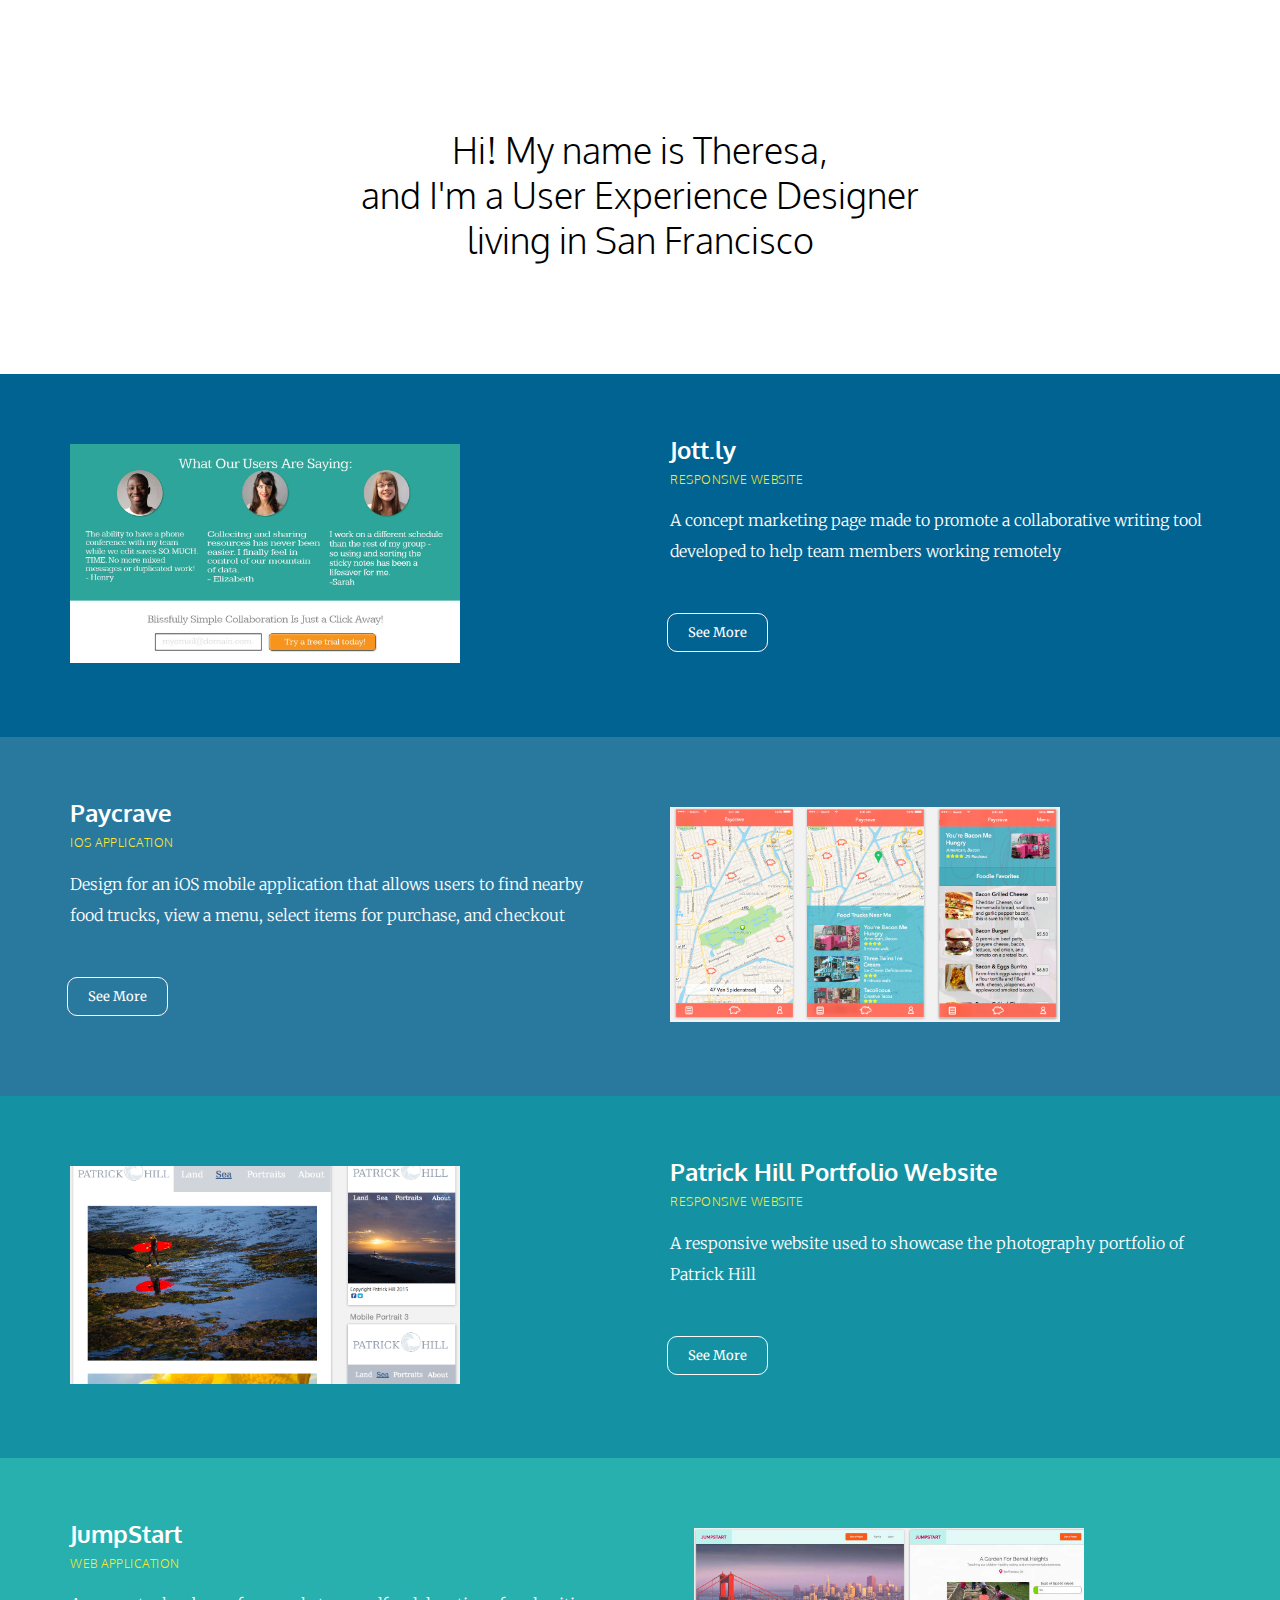
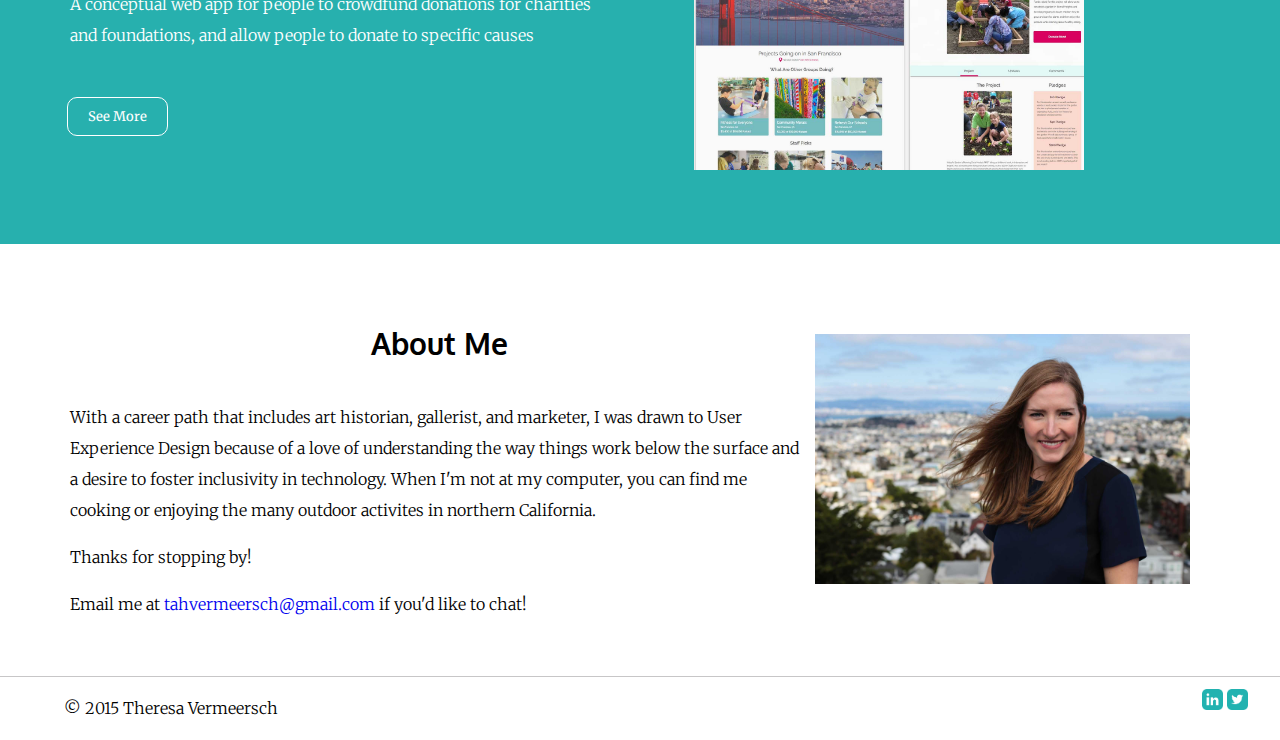
==== index.html @ 40cb0873 "Social link fix" ====
<!DOCTYPE html>
<html lang="en">
<head>

  <!-- Basic Page Needs
  –––––––––––––––––––––––––––––––––––––––––––––––––– -->
  <meta charset="utf-8">
  <title>Theresa Hill Portfolio</title>
  <meta name="Theresa Hill Portfolio" content="">
  <meta name="Theresa Hill" content="">

  <!-- Mobile Specific Metas
  –––––––––––––––––––––––––––––––––––––––––––––––––– -->
  <meta name="viewport" content="width=device-width, initial-scale=1">

  <!-- FONT
  –––––––––––––––––––––––––––––––––––––––––––––––––– -->
  
 <link href='http://fonts.googleapis.com/css?family=Raleway:300,500,700,800' rel='stylesheet' type='text/css'>
<link href='http://fonts.googleapis.com/css?family=Merriweather:400,300' rel='stylesheet' type='text/css'>
<link href='http://fonts.googleapis.com/css?family=Oxygen:400,300' rel='stylesheet' type='text/css'>

  <!-- CSS
  ––––––––––––––––––––––––––––––––––––––––––––––––––
  -->
  <link rel="stylesheet" href="scss/styles.css">
</head>

<body>
  <header class="background1">
      <div>
        <h1>Hi! My name is Theresa,<br>and I'm a User Experience Designer<br>living in San Francisco</h1> 
      </div>
  </header>

  <div class="background2">
    <div class="grid grid--full"> 
      <div class="grid__item one--one-half"> 
          <img class="teaser" src="Images/JottlyTeaser.jpg">
      </div>

      <div class="grid__item one--one-half">
        <a name="work"></a>
        <h2>Jott.ly</h2>
        <h3>Responsive Website</h3>
        <p class="cover"> A concept marketing page made to promote a collaborative writing tool developed to help team members working remotely</p>
        <button class="btn"><a class="home" href="jottly.html">See More</a></button>
      </div>
    </div>     
  </div>

  <div class="background3">
    <div class="grid grid--full">
      <div class="grid__item one--one-half">
        <h2>Paycrave</h2>
        <h3>iOS Application</h3>
        <p class="cover"> Design for an iOS mobile application that allows users to find nearby food trucks, view a menu, select items for purchase, and checkout</p>
        <button class="btn"><a class="home" href="paycrave.html">See More</a></button>
      </div>

      <div class="grid__item one--one-half">
        <img class="teaser" src="Images/Paycraveteaser.png">
      </div>
    </div>
  </div>

  <div class="background4">
    <div class="grid grid--full">
      <div class="grid__item one--one-half">
        <img class="teaser" src="Images/PHillteaser.png">
      </div>

      <div class="grid__item one--one-half">
        <h2>Patrick Hill Portfolio Website</h2>
        <h3>Responsive website</h3>
        <p class="cover">A responsive website used to showcase the photography portfolio of Patrick Hill</p>
        <button class="btn"><a class="home" href="pportfolio.html">See More<a/></button>
      </div>
    </div>  
  </div>

  <div class="background5">
    <div class="grid grid--full">
      <div class="grid__item one--one-half">
        <h2>JumpStart</h2>
        <h3>Web Application</h3>
        <p class="cover">A conceptual web app for people to crowdfund donations for charities and foundations, and allow people to donate to specific causes</p>
        <button class="btn"><a class="home" href="jumpstart.html">See More<a/></button>
      </div>

      <div class="grid__item one--one-half">
        <img class="teaser" src="Images/JumpstartTeaser.jpg">
      </div>
    </div>
  </div>

    <div class="ombre grid grid--full">
      <div class="grid__item one--two-thirds">
        <a name="aboutme"></a>
        <h4>About Me</h4>
        <p> With a career path that includes art historian, gallerist, and marketer, I was drawn to User Experience Design because of a love of understanding the way things work below the surface and a desire to foster inclusivity in technology. When I'm not at my computer, you can find me cooking or enjoying the many outdoor activites in northern California.</p>
        <p>Thanks for stopping by!</p>
        <p>Email me at <a href="mailto:tahill11@gmail.com">tahvermeersch@gmail.com</a> if you'd like to chat!</p>
      </div>

      <div class="grid__item one--one-third">
        <img class="profile2" src="Images/theresa.jpg">
      </div>
    </div>

</body>

<div class="hr"></div>

<footer>
   <div class="footer" class="grid grid--full">
    <div class="grid__item one--three-sixths">
        <p> &copy 2015 Theresa Vermeersch</p>
    </div>
    <div class="grid__item one--two-sixths">
    </div>  
    <div class="grid__item one--one-sixth">
        <a href="https://twitter.com/reeses711"><img class= "icon-social" src="Images/twitterteal.png" alt="Twitter Icon"class="social"></a>
        <a href="https://www.linkedin.com/pub/theresa-hill/13/640/701"><img class= "icon-social" src="Images/linkedinteal.png" alt="LinkedIn Icon" class="social"></a>
    </div>
  </div>   
</footer>

</body>
</html>
---- scss/styles.css ----
/*------------------------------------*\
    $CSSWIZARDRY-GRIDS
\*------------------------------------*/
/**
 * CONTENTS
 * INTRODUCTION.........How the grid system works.
 * VARIABLES............Your settings.
 * MIXINS...............Library mixins.
 * GRID SETUP...........Build the grid structure.
 * WIDTHS...............Build our responsive widths around our breakpoints.
 * PUSH.................Push classes.
 * PULL.................Pull classes.
 */
/*------------------------------------*\
    $VARIABLES
\*------------------------------------*/
.grid:before, .grid--full:before, .grid:after, .grid--full:after,
.grid-uniform:before,
.grid-uniform:after {
  content: "";
  display: table; }
.grid:after, .grid--full:after,
.grid-uniform:after {
  clear: both; }

/*------------------------------------*\
    $GRID SETUP
\*------------------------------------*/
.grid, .grid--full,
.grid-uniform {
  list-style: none;
  margin: 0;
  padding: 0;
  margin-left: -24px; }

/* Gutterless grids have all the properties of regular grids, minus any spacing. */
.grid--full {
  margin-left: 0; }
  .grid--full > .grid__item {
    padding-left: 0; }

.grid__item {
  float: left;
  min-height: 1px;
  padding-left: 24px;
  vertical-align: top;
  width: 100%; }

/*------------------------------------*\
    $WIDTHS
\*------------------------------------*/
/**
 * Create our width classes, prefixed by the specified namespace.
 */
/**
 * Our regular, non-responsive width classes.
 */
/**
 * Whole
 */
.one-whole {
  width: 100%; }

/**
 * Halves
 */
.one-half, .two-quarters, .three-sixths, .four-eighths, .five-tenths, .six-twelfths {
  width: 50%; }

/**
 * Thirds
 */
.one-third, .two-sixths, .four-twelfths {
  width: 33.333%; }

.two-thirds, .four-sixths, .eight-twelfths {
  width: 66.666%; }

/**
 * Quarters
 */
.one-quarter, .two-eighths, .three-twelfths {
  width: 25%; }

.three-quarters, .six-eighths, .nine-twelfths {
  width: 75%; }

/**
 * Fifths
 */
.one-fifth, .two-tenths {
  width: 20%; }

.two-fifths, .four-tenths {
  width: 40%; }

.three-fifths, .six-tenths {
  width: 60%; }

.four-fifths, .eight-tenths {
  width: 80%; }

/**
 * Sixths
 */
.one-sixth, .two-twelfths {
  width: 16.666%; }

.five-sixths, .ten-twelfths {
  width: 83.333%; }

/**
 * Eighths
 */
.one-eighth {
  width: 12.5%; }

.three-eighths {
  width: 37.5%; }

.five-eighths {
  width: 62.5%; }

.seven-eighths {
  width: 87.5%; }

/**
 * Tenths
 */
.one-tenth {
  width: 10%; }

.three-tenths {
  width: 30%; }

.seven-tenths {
  width: 70%; }

.nine-tenths {
  width: 90%; }

/**
 * Twelfths
 */
.one-twelfth {
  width: 8.333%; }

.five-twelfths {
  width: 41.666%; }

.seven-twelfths {
  width: 58.333%; }

.eleven-twelfths {
  width: 91.666%; }

.show {
  display: block !important; }

.hide {
  display: none !important; }

.text-left {
  text-align: left !important; }

.text-right {
  text-align: right !important; }

.text-center {
  text-align: center !important; }

.left {
  float: left !important; }

.right {
  float: right !important; }

/**
 * Our responsive classes, if we have enabled them.
 */
@media only screen and (min-width: 590px) {
  /**
   * Whole
   */
  .one--one-whole {
    width: 100%; }

  /**
   * Halves
   */
  .one--one-half, .one--two-quarters, .one--three-sixths, .one--four-eighths, .one--five-tenths, .one--six-twelfths {
    width: 50%; }

  /**
   * Thirds
   */
  .one--one-third, .one--two-sixths, .one--four-twelfths {
    width: 33.333%; }

  .one--two-thirds, .one--four-sixths, .one--eight-twelfths {
    width: 66.666%; }

  /**
   * Quarters
   */
  .one--one-quarter, .one--two-eighths, .one--three-twelfths {
    width: 25%; }

  .one--three-quarters, .one--six-eighths, .one--nine-twelfths {
    width: 75%; }

  /**
   * Fifths
   */
  .one--one-fifth, .one--two-tenths {
    width: 20%; }

  .one--two-fifths, .one--four-tenths {
    width: 40%; }

  .one--three-fifths, .one--six-tenths {
    width: 60%; }

  .one--four-fifths, .one--eight-tenths {
    width: 80%; }

  /**
   * Sixths
   */
  .one--one-sixth, .one--two-twelfths {
    width: 16.666%; }

  .one--five-sixths, .one--ten-twelfths {
    width: 83.333%; }

  /**
   * Eighths
   */
  .one--one-eighth {
    width: 12.5%; }

  .one--three-eighths {
    width: 37.5%; }

  .one--five-eighths {
    width: 62.5%; }

  .one--seven-eighths {
    width: 87.5%; }

  /**
   * Tenths
   */
  .one--one-tenth {
    width: 10%; }

  .one--three-tenths {
    width: 30%; }

  .one--seven-tenths {
    width: 70%; }

  .one--nine-tenths {
    width: 90%; }

  /**
   * Twelfths
   */
  .one--one-twelfth {
    width: 8.333%; }

  .one--five-twelfths {
    width: 41.666%; }

  .one--seven-twelfths {
    width: 58.333%; }

  .one--eleven-twelfths {
    width: 91.666%; }

  .one--show {
    display: block !important; }

  .one--hide {
    display: none !important; }

  .one--text-left {
    text-align: left !important; }

  .one--text-right {
    text-align: right !important; }

  .one--text-center {
    text-align: center !important; }

  .one--left {
    float: left !important; }

  .one--right {
    float: right !important; } }
@media only screen and (min-width: 768px) {
  /**
   * Whole
   */
  .two--one-whole {
    width: 100%; }

  /**
   * Halves
   */
  .two--one-half, .two--two-quarters, .two--three-sixths, .two--four-eighths, .two--five-tenths, .two--six-twelfths {
    width: 50%; }

  /**
   * Thirds
   */
  .two--one-third, .two--two-sixths, .two--four-twelfths {
    width: 33.333%; }

  .two--two-thirds, .two--four-sixths, .two--eight-twelfths {
    width: 66.666%; }

  /**
   * Quarters
   */
  .two--one-quarter, .two--two-eighths, .two--three-twelfths {
    width: 25%; }

  .two--three-quarters, .two--six-eighths, .two--nine-twelfths {
    width: 75%; }

  /**
   * Fifths
   */
  .two--one-fifth, .two--two-tenths {
    width: 20%; }

  .two--two-fifths, .two--four-tenths {
    width: 40%; }

  .two--three-fifths, .two--six-tenths {
    width: 60%; }

  .two--four-fifths, .two--eight-tenths {
    width: 80%; }

  /**
   * Sixths
   */
  .two--one-sixth, .two--two-twelfths {
    width: 16.666%; }

  .two--five-sixths, .two--ten-twelfths {
    width: 83.333%; }

  /**
   * Eighths
   */
  .two--one-eighth {
    width: 12.5%; }

  .two--three-eighths {
    width: 37.5%; }

  .two--five-eighths {
    width: 62.5%; }

  .two--seven-eighths {
    width: 87.5%; }

  /**
   * Tenths
   */
  .two--one-tenth {
    width: 10%; }

  .two--three-tenths {
    width: 30%; }

  .two--seven-tenths {
    width: 70%; }

  .two--nine-tenths {
    width: 90%; }

  /**
   * Twelfths
   */
  .two--one-twelfth {
    width: 8.333%; }

  .two--five-twelfths {
    width: 41.666%; }

  .two--seven-twelfths {
    width: 58.333%; }

  .two--eleven-twelfths {
    width: 91.666%; }

  .two--show {
    display: block !important; }

  .two--hide {
    display: none !important; }

  .two--text-left {
    text-align: left !important; }

  .two--text-right {
    text-align: right !important; }

  .two--text-center {
    text-align: center !important; }

  .two--left {
    float: left !important; }

  .two--right {
    float: right !important; } }
@media only screen and (min-width: 1025px) {
  /**
   * Whole
   */
  .three--one-whole {
    width: 100%; }

  /**
   * Halves
   */
  .three--one-half, .three--two-quarters, .three--three-sixths, .three--four-eighths, .three--five-tenths, .three--six-twelfths {
    width: 50%; }

  /**
   * Thirds
   */
  .three--one-third, .three--two-sixths, .three--four-twelfths {
    width: 33.333%; }

  .three--two-thirds, .three--four-sixths, .three--eight-twelfths {
    width: 66.666%; }

  /**
   * Quarters
   */
  .three--one-quarter, .three--two-eighths, .three--three-twelfths {
    width: 25%; }

  .three--three-quarters, .three--six-eighths, .three--nine-twelfths {
    width: 75%; }

  /**
   * Fifths
   */
  .three--one-fifth, .three--two-tenths {
    width: 20%; }

  .three--two-fifths, .three--four-tenths {
    width: 40%; }

  .three--three-fifths, .three--six-tenths {
    width: 60%; }

  .three--four-fifths, .three--eight-tenths {
    width: 80%; }

  /**
   * Sixths
   */
  .three--one-sixth, .three--two-twelfths {
    width: 16.666%; }

  .three--five-sixths, .three--ten-twelfths {
    width: 83.333%; }

  /**
   * Eighths
   */
  .three--one-eighth {
    width: 12.5%; }

  .three--three-eighths {
    width: 37.5%; }

  .three--five-eighths {
    width: 62.5%; }

  .three--seven-eighths {
    width: 87.5%; }

  /**
   * Tenths
   */
  .three--one-tenth {
    width: 10%; }

  .three--three-tenths {
    width: 30%; }

  .three--seven-tenths {
    width: 70%; }

  .three--nine-tenths {
    width: 90%; }

  /**
   * Twelfths
   */
  .three--one-twelfth {
    width: 8.333%; }

  .three--five-twelfths {
    width: 41.666%; }

  .three--seven-twelfths {
    width: 58.333%; }

  .three--eleven-twelfths {
    width: 91.666%; }

  .three--show {
    display: block !important; }

  .three--hide {
    display: none !important; }

  .three--text-left {
    text-align: left !important; }

  .three--text-right {
    text-align: right !important; }

  .three--text-center {
    text-align: center !important; }

  .three--left {
    float: left !important; }

  .three--right {
    float: right !important; } }
/*------------------------------------*\
    $PUSH
\*------------------------------------*/
/**
 * Push classes, to move grid items over to the right by certain amounts.
 */
[class*="push--"] {
  position: relative; }

/**
 * Whole
 */
.push--one-whole {
  left: 100%; }

/**
 * Halves
 */
.push--one-half, .push--two-quarters, .push--three-sixths, .push--four-eighths, .push--five-tenths, .push--six-twelfths {
  left: 50%; }

/**
 * Thirds
 */
.push--one-third, .push--two-sixths, .push--four-twelfths {
  left: 33.333%; }

.push--two-thirds, .push--four-sixths, .push--eight-twelfths {
  left: 66.666%; }

/**
 * Quarters
 */
.push--one-quarter, .push--two-eighths, .push--three-twelfths {
  left: 25%; }

.push--three-quarters, .push--six-eighths, .push--nine-twelfths {
  left: 75%; }

/**
 * Fifths
 */
.push--one-fifth, .push--two-tenths {
  left: 20%; }

.push--two-fifths, .push--four-tenths {
  left: 40%; }

.push--three-fifths, .push--six-tenths {
  left: 60%; }

.push--four-fifths, .push--eight-tenths {
  left: 80%; }

/**
 * Sixths
 */
.push--one-sixth, .push--two-twelfths {
  left: 16.666%; }

.push--five-sixths, .push--ten-twelfths {
  left: 83.333%; }

/**
 * Eighths
 */
.push--one-eighth {
  left: 12.5%; }

.push--three-eighths {
  left: 37.5%; }

.push--five-eighths {
  left: 62.5%; }

.push--seven-eighths {
  left: 87.5%; }

/**
 * Tenths
 */
.push--one-tenth {
  left: 10%; }

.push--three-tenths {
  left: 30%; }

.push--seven-tenths {
  left: 70%; }

.push--nine-tenths {
  left: 90%; }

/**
 * Twelfths
 */
.push--one-twelfth {
  left: 8.333%; }

.push--five-twelfths {
  left: 41.666%; }

.push--seven-twelfths {
  left: 58.333%; }

.push--eleven-twelfths {
  left: 91.666%; }

@media only screen and (min-width: 590px) {
  /**
   * Whole
   */
  .push--one--one-whole {
    left: 100%; }

  /**
   * Halves
   */
  .push--one--one-half, .push--one--two-quarters, .push--one--three-sixths, .push--one--four-eighths, .push--one--five-tenths, .push--one--six-twelfths {
    left: 50%; }

  /**
   * Thirds
   */
  .push--one--one-third, .push--one--two-sixths, .push--one--four-twelfths {
    left: 33.333%; }

  .push--one--two-thirds, .push--one--four-sixths, .push--one--eight-twelfths {
    left: 66.666%; }

  /**
   * Quarters
   */
  .push--one--one-quarter, .push--one--two-eighths, .push--one--three-twelfths {
    left: 25%; }

  .push--one--three-quarters, .push--one--six-eighths, .push--one--nine-twelfths {
    left: 75%; }

  /**
   * Fifths
   */
  .push--one--one-fifth, .push--one--two-tenths {
    left: 20%; }

  .push--one--two-fifths, .push--one--four-tenths {
    left: 40%; }

  .push--one--three-fifths, .push--one--six-tenths {
    left: 60%; }

  .push--one--four-fifths, .push--one--eight-tenths {
    left: 80%; }

  /**
   * Sixths
   */
  .push--one--one-sixth, .push--one--two-twelfths {
    left: 16.666%; }

  .push--one--five-sixths, .push--one--ten-twelfths {
    left: 83.333%; }

  /**
   * Eighths
   */
  .push--one--one-eighth {
    left: 12.5%; }

  .push--one--three-eighths {
    left: 37.5%; }

  .push--one--five-eighths {
    left: 62.5%; }

  .push--one--seven-eighths {
    left: 87.5%; }

  /**
   * Tenths
   */
  .push--one--one-tenth {
    left: 10%; }

  .push--one--three-tenths {
    left: 30%; }

  .push--one--seven-tenths {
    left: 70%; }

  .push--one--nine-tenths {
    left: 90%; }

  /**
   * Twelfths
   */
  .push--one--one-twelfth {
    left: 8.333%; }

  .push--one--five-twelfths {
    left: 41.666%; }

  .push--one--seven-twelfths {
    left: 58.333%; }

  .push--one--eleven-twelfths {
    left: 91.666%; } }
@media only screen and (min-width: 768px) {
  /**
   * Whole
   */
  .push--two--one-whole {
    left: 100%; }

  /**
   * Halves
   */
  .push--two--one-half, .push--two--two-quarters, .push--two--three-sixths, .push--two--four-eighths, .push--two--five-tenths, .push--two--six-twelfths {
    left: 50%; }

  /**
   * Thirds
   */
  .push--two--one-third, .push--two--two-sixths, .push--two--four-twelfths {
    left: 33.333%; }

  .push--two--two-thirds, .push--two--four-sixths, .push--two--eight-twelfths {
    left: 66.666%; }

  /**
   * Quarters
   */
  .push--two--one-quarter, .push--two--two-eighths, .push--two--three-twelfths {
    left: 25%; }

  .push--two--three-quarters, .push--two--six-eighths, .push--two--nine-twelfths {
    left: 75%; }

  /**
   * Fifths
   */
  .push--two--one-fifth, .push--two--two-tenths {
    left: 20%; }

  .push--two--two-fifths, .push--two--four-tenths {
    left: 40%; }

  .push--two--three-fifths, .push--two--six-tenths {
    left: 60%; }

  .push--two--four-fifths, .push--two--eight-tenths {
    left: 80%; }

  /**
   * Sixths
   */
  .push--two--one-sixth, .push--two--two-twelfths {
    left: 16.666%; }

  .push--two--five-sixths, .push--two--ten-twelfths {
    left: 83.333%; }

  /**
   * Eighths
   */
  .push--two--one-eighth {
    left: 12.5%; }

  .push--two--three-eighths {
    left: 37.5%; }

  .push--two--five-eighths {
    left: 62.5%; }

  .push--two--seven-eighths {
    left: 87.5%; }

  /**
   * Tenths
   */
  .push--two--one-tenth {
    left: 10%; }

  .push--two--three-tenths {
    left: 30%; }

  .push--two--seven-tenths {
    left: 70%; }

  .push--two--nine-tenths {
    left: 90%; }

  /**
   * Twelfths
   */
  .push--two--one-twelfth {
    left: 8.333%; }

  .push--two--five-twelfths {
    left: 41.666%; }

  .push--two--seven-twelfths {
    left: 58.333%; }

  .push--two--eleven-twelfths {
    left: 91.666%; } }
@media only screen and (min-width: 1025px) {
  /**
   * Whole
   */
  .push--three--one-whole {
    left: 100%; }

  /**
   * Halves
   */
  .push--three--one-half, .push--three--two-quarters, .push--three--three-sixths, .push--three--four-eighths, .push--three--five-tenths, .push--three--six-twelfths {
    left: 50%; }

  /**
   * Thirds
   */
  .push--three--one-third, .push--three--two-sixths, .push--three--four-twelfths {
    left: 33.333%; }

  .push--three--two-thirds, .push--three--four-sixths, .push--three--eight-twelfths {
    left: 66.666%; }

  /**
   * Quarters
   */
  .push--three--one-quarter, .push--three--two-eighths, .push--three--three-twelfths {
    left: 25%; }

  .push--three--three-quarters, .push--three--six-eighths, .push--three--nine-twelfths {
    left: 75%; }

  /**
   * Fifths
   */
  .push--three--one-fifth, .push--three--two-tenths {
    left: 20%; }

  .push--three--two-fifths, .push--three--four-tenths {
    left: 40%; }

  .push--three--three-fifths, .push--three--six-tenths {
    left: 60%; }

  .push--three--four-fifths, .push--three--eight-tenths {
    left: 80%; }

  /**
   * Sixths
   */
  .push--three--one-sixth, .push--three--two-twelfths {
    left: 16.666%; }

  .push--three--five-sixths, .push--three--ten-twelfths {
    left: 83.333%; }

  /**
   * Eighths
   */
  .push--three--one-eighth {
    left: 12.5%; }

  .push--three--three-eighths {
    left: 37.5%; }

  .push--three--five-eighths {
    left: 62.5%; }

  .push--three--seven-eighths {
    left: 87.5%; }

  /**
   * Tenths
   */
  .push--three--one-tenth {
    left: 10%; }

  .push--three--three-tenths {
    left: 30%; }

  .push--three--seven-tenths {
    left: 70%; }

  .push--three--nine-tenths {
    left: 90%; }

  /**
   * Twelfths
   */
  .push--three--one-twelfth {
    left: 8.333%; }

  .push--three--five-twelfths {
    left: 41.666%; }

  .push--three--seven-twelfths {
    left: 58.333%; }

  .push--three--eleven-twelfths {
    left: 91.666%; } }
/*------------------------------------*\
    $PULL
\*------------------------------------*/
/**
 * Pull classes, to move grid items back to the left by certain amounts.
 */
/*! normalize.css v3.0.2 | MIT License | git.io/normalize */
/**
 * 1. Set default font family to sans-serif.
 * 2. Prevent iOS text size adjust after orientation change, without disabling
 *    user zoom.
 */
html {
  font-family: sans-serif;
  /* 1 */
  -ms-text-size-adjust: 100%;
  /* 2 */
  -webkit-text-size-adjust: 100%;
  /* 2 */ }

/**
 * Remove default margin.
 */
body {
  margin: 0; }

/* HTML5 display definitions
   ========================================================================== */
/**
 * Correct `block` display not defined for any HTML5 element in IE 8/9.
 * Correct `block` display not defined for `details` or `summary` in IE 10/11
 * and Firefox.
 * Correct `block` display not defined for `main` in IE 11.
 */
article,
aside,
details,
figcaption,
figure,
footer,
header,
hgroup,
main,
menu,
nav,
section,
summary {
  display: block; }

/**
 * 1. Correct `inline-block` display not defined in IE 8/9.
 * 2. Normalize vertical alignment of `progress` in Chrome, Firefox, and Opera.
 */
audio,
canvas,
progress,
video {
  display: inline-block;
  /* 1 */
  vertical-align: baseline;
  /* 2 */ }

/**
 * Prevent modern browsers from displaying `audio` without controls.
 * Remove excess height in iOS 5 devices.
 */
audio:not([controls]) {
  display: none;
  height: 0; }

/**
 * Address `[hidden]` styling not present in IE 8/9/10.
 * Hide the `template` element in IE 8/9/11, Safari, and Firefox < 22.
 */
[hidden],
template {
  display: none; }

/* Links
   ========================================================================== */
/**
 * Remove the gray background color from active links in IE 10.
 */
a {
  background-color: transparent; }

/**
 * Improve readability when focused and also mouse hovered in all browsers.
 */
a:active,
a:hover {
  outline: 0; }

/* Text-level semantics
   ========================================================================== */
/**
 * Address styling not present in IE 8/9/10/11, Safari, and Chrome.
 */
abbr[title] {
  border-bottom: 1px dotted; }

/**
 * Address style set to `bolder` in Firefox 4+, Safari, and Chrome.
 */
b,
strong {
  font-weight: bold; }

/**
 * Address styling not present in Safari and Chrome.
 */
dfn {
  font-style: italic; }

/**
 * Address variable `h1` font-size and margin within `section` and `article`
 * contexts in Firefox 4+, Safari, and Chrome.
 */
h1 {
  font-size: 2em;
  margin: 0.67em 0; }

/**
 * Address styling not present in IE 8/9.
 */
mark {
  background: #ff0;
  color: #000; }

/**
 * Address inconsistent and variable font size in all browsers.
 */
small {
  font-size: 80%; }

/**
 * Prevent `sub` and `sup` affecting `line-height` in all browsers.
 */
sub,
sup {
  font-size: 75%;
  line-height: 0;
  position: relative;
  vertical-align: baseline; }

sup {
  top: -0.5em; }

sub {
  bottom: -0.25em; }

/* Embedded content
   ========================================================================== */
/**
 * Remove border when inside `a` element in IE 8/9/10.
 */
img {
  border: 0; }

/**
 * Correct overflow not hidden in IE 9/10/11.
 */
svg:not(:root) {
  overflow: hidden; }

/* Grouping content
   ========================================================================== */
/**
 * Address margin not present in IE 8/9 and Safari.
 */
figure {
  margin: 1em 40px; }

/**
 * Address differences between Firefox and other browsers.
 */
hr {
  -moz-box-sizing: content-box;
  box-sizing: content-box;
  height: 0; }

/**
 * Contain overflow in all browsers.
 */
pre {
  overflow: auto; }

/**
 * Address odd `em`-unit font size rendering in all browsers.
 */
code,
kbd,
pre,
samp {
  font-family: monospace, monospace;
  font-size: 1em; }

/* Forms
   ========================================================================== */
/**
 * Known limitation: by default, Chrome and Safari on OS X allow very limited
 * styling of `select`, unless a `border` property is set.
 */
/**
 * 1. Correct color not being inherited.
 *    Known issue: affects color of disabled elements.
 * 2. Correct font properties not being inherited.
 * 3. Address margins set differently in Firefox 4+, Safari, and Chrome.
 */
button,
input,
optgroup,
select,
textarea {
  color: inherit;
  /* 1 */
  font: inherit;
  /* 2 */
  margin: 0;
  /* 3 */ }

/**
 * Address `overflow` set to `hidden` in IE 8/9/10/11.
 */
button {
  overflow: visible; }

/**
 * Address inconsistent `text-transform` inheritance for `button` and `select`.
 * All other form control elements do not inherit `text-transform` values.
 * Correct `button` style inheritance in Firefox, IE 8/9/10/11, and Opera.
 * Correct `select` style inheritance in Firefox.
 */
button,
select {
  text-transform: none; }

/**
 * 1. Avoid the WebKit bug in Android 4.0.* where (2) destroys native `audio`
 *    and `video` controls.
 * 2. Correct inability to style clickable `input` types in iOS.
 * 3. Improve usability and consistency of cursor style between image-type
 *    `input` and others.
 */
button,
html input[type="button"],
input[type="reset"],
input[type="submit"] {
  -webkit-appearance: button;
  /* 2 */
  cursor: pointer;
  /* 3 */ }

/**
 * Re-set default cursor for disabled elements.
 */
button[disabled],
html input[disabled] {
  cursor: default; }

/**
 * Remove inner padding and border in Firefox 4+.
 */
button::-moz-focus-inner,
input::-moz-focus-inner {
  border: 0;
  padding: 0; }

/**
 * Address Firefox 4+ setting `line-height` on `input` using `!important` in
 * the UA stylesheet.
 */
input {
  line-height: normal; }

/**
 * It's recommended that you don't attempt to style these elements.
 * Firefox's implementation doesn't respect box-sizing, padding, or width.
 *
 * 1. Address box sizing set to `content-box` in IE 8/9/10.
 * 2. Remove excess padding in IE 8/9/10.
 */
input[type="checkbox"],
input[type="radio"] {
  box-sizing: border-box;
  /* 1 */
  padding: 0;
  /* 2 */ }

/**
 * Fix the cursor style for Chrome's increment/decrement buttons. For certain
 * `font-size` values of the `input`, it causes the cursor style of the
 * decrement button to change from `default` to `text`.
 */
input[type="number"]::-webkit-inner-spin-button,
input[type="number"]::-webkit-outer-spin-button {
  height: auto; }

/**
 * 1. Address `appearance` set to `searchfield` in Safari and Chrome.
 * 2. Address `box-sizing` set to `border-box` in Safari and Chrome
 *    (include `-moz` to future-proof).
 */
input[type="search"] {
  -webkit-appearance: textfield;
  /* 1 */
  -moz-box-sizing: content-box;
  -webkit-box-sizing: content-box;
  /* 2 */
  box-sizing: content-box; }

/**
 * Remove inner padding and search cancel button in Safari and Chrome on OS X.
 * Safari (but not Chrome) clips the cancel button when the search input has
 * padding (and `textfield` appearance).
 */
input[type="search"]::-webkit-search-cancel-button,
input[type="search"]::-webkit-search-decoration {
  -webkit-appearance: none; }

/**
 * Define consistent border, margin, and padding.
 */
fieldset {
  border: 1px solid #c0c0c0;
  margin: 0 2px;
  padding: 0.35em 0.625em 0.75em; }

/**
 * 1. Correct `color` not being inherited in IE 8/9/10/11.
 * 2. Remove padding so people aren't caught out if they zero out fieldsets.
 */
legend {
  border: 0;
  /* 1 */
  padding: 0;
  /* 2 */ }

/**
 * Remove default vertical scrollbar in IE 8/9/10/11.
 */
textarea {
  overflow: auto; }

/**
 * Don't inherit the `font-weight` (applied by a rule above).
 * NOTE: the default cannot safely be changed in Chrome and Safari on OS X.
 */
optgroup {
  font-weight: bold; }

/* Tables
   ========================================================================== */
/**
 * Remove most spacing between table cells.
 */
table {
  border-collapse: collapse;
  border-spacing: 0; }

td,
th {
  padding: 0; }

* {
  -webkit-box-sizing: border-box;
  -moz-box-sizing: border-box;
  box-sizing: border-box; }

html,
body {
  height: 100%; }

/* Fonts */
h1 {
  font-family: 'Oxygen', sans-serif;
  font-size: 36px;
  color: black;
  font-weight: 300;
  text-align: center;
  padding-top: 8%; }

h2 {
  font-family: 'Oxygen', sans-serif;
  font-style: bold;
  font-size: 24px;
  color: #ffffff;
  margin-left: 30px;
  margin-bottom: 5px; }

h3 {
  font-family: 'Oxygen';
  font-size: 12px;
  color: #fee72c;
  margin-left: 30px;
  font-weight: 300;
  line-height: 160%;
  text-transform: uppercase;
  margin-top: 0px;
  letter-spacing: .5px; }

h4 {
  font-family: 'Oxygen';
  font-size: 30px;
  color: black;
  text-align: center; }

h5 {
  font-family: 'Raleway';
  font-size: 24px;
  font-weight: 500;
  color: black;
  text-align: center; }

p {
  font-family: 'Merriweather';
  font-size: 16px;
  color: black;
  margin-left: 30px;
  margin-right: 30px;
  font-weight: 300;
  line-height: 31px; }

.cover {
  color: #ffffff; }

a {
  text-decoration: none;
  align-content: center; }

.home {
  color: #ffffff; }

.secondary {
  color: black; }

.secondary:hover {
  color: #27b0ae; }

.link {
  color: #27b0ae; }

/* Lists */
.inline li {
  display: inline;
  text-decoration: none;
  font-family: 'Raleway';
  font-size: 20px;
  font-weight: 300;
  color: black;
  padding: 10px; }

.text_list {
  font-family: 'Merriweather';
  font-size: 16px;
  color: black;
  font-weight: 300;
  line-height: 190%;
  padding-left: 48px; }

/*Background Colors */
.ombre {
  padding: 40px; }

.background1 {
  background-size: cover;
  height: 350px;
  position: relative; }

.background2 {
  background-color: #006391;
  padding: 40px; }

.background3 {
  background-color: #29799e;
  padding: 40px; }

.background4 {
  background-color: #1492a3;
  padding: 40px; }

.background5 {
  background-color: #27b0ae;
  padding: 40px; }

/* Images */
.profile1 {
  height: 150px;
  width: 150px;
  position: absolute;
  top: 25%;
  left: 140px; }

.profile2 {
  height: 250px;
  float: right;
  margin: 50px; }

.teaser {
  width: 450px;
  height: 100%;
  padding: 30px; }

.surf {
  background-image: url("../Images/surf.jpg");
  background-size: cover;
  height: 450px;
  background-position: center; }

.jottly {
  background-image: url("../Images/JottlyHeader.jpg");
  background-size: cover;
  height: 400px;
  background-position: center; }

.paycrave {
  background-image: url("../Images/Paycraveheader2.jpg");
  background-size: cover;
  height: 450px;
  background-position: center; }

.jumpstart {
  background-image: url("../Images/JumpstartHeader.jpg");
  background-size: cover;
  height: 450px;
  background-position: center; }

.show {
  width: 100%;
  margin: 10px; }

.footer {
  padding-left: 10px;
  padding-right: 30px; }

.icon-social {
  width: 25px;
  height: 25px;
  margin: 10px 0 0 0;
  float: right;
  padding: 2px; }

/* Buttons & Lines */
.btn {
  -webkit-border-radius: 12;
  -moz-border-radius: 12;
  border-radius: 10px;
  border: solid #ffffff 1px;
  font-family: Merriweather;
  color: #ffffff;
  background-color: transparent;
  background-repeat: no-repeat;
  font-size: 13px;
  padding: 10px 20px 10px 20px;
  text-decoration: none;
  margin-top: 30px;
  margin-left: 27px; }

.btn:hover {
  background: rgba(255, 255, 255, 0.2);
  text-decoration: none; }

.hr {
  color: #c7c6c7;
  background: #c7c6c7;
  width: 100%;
  height: 1px; }

/*# sourceMappingURL=styles.css.map */
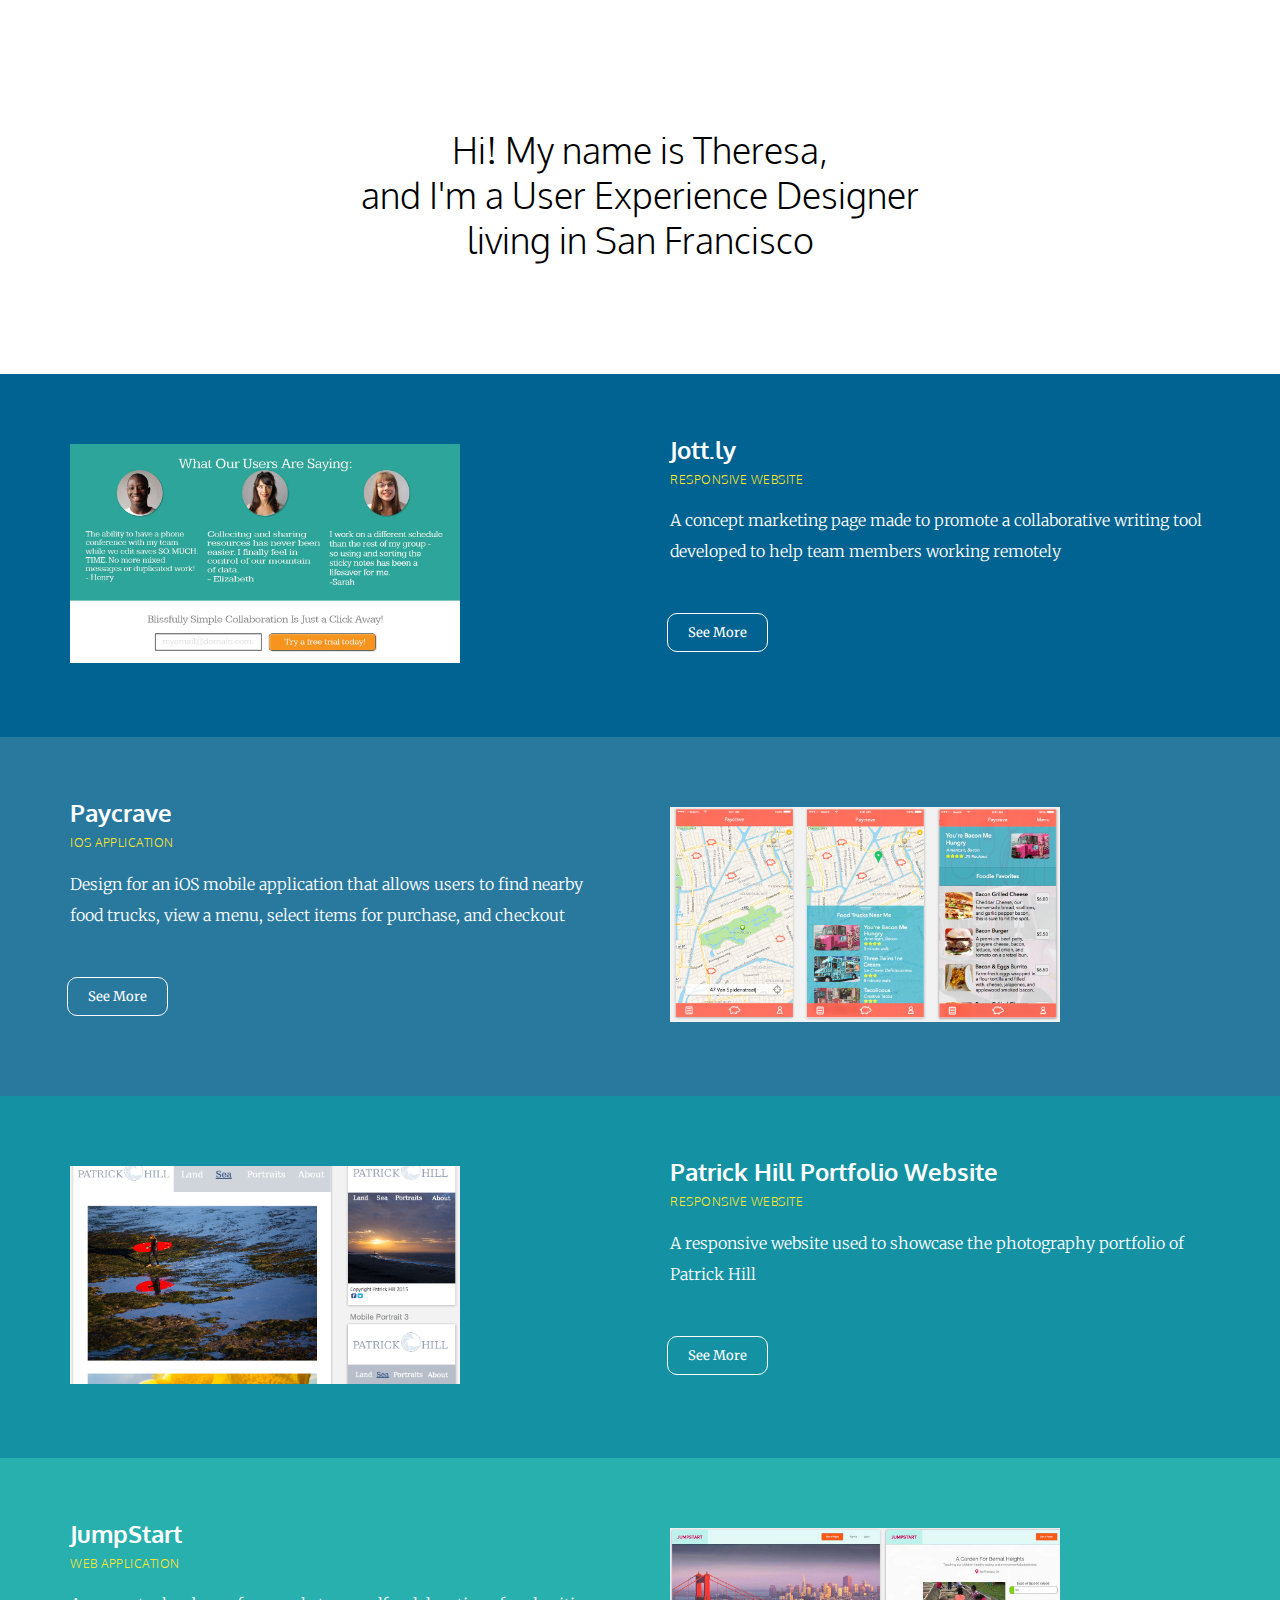
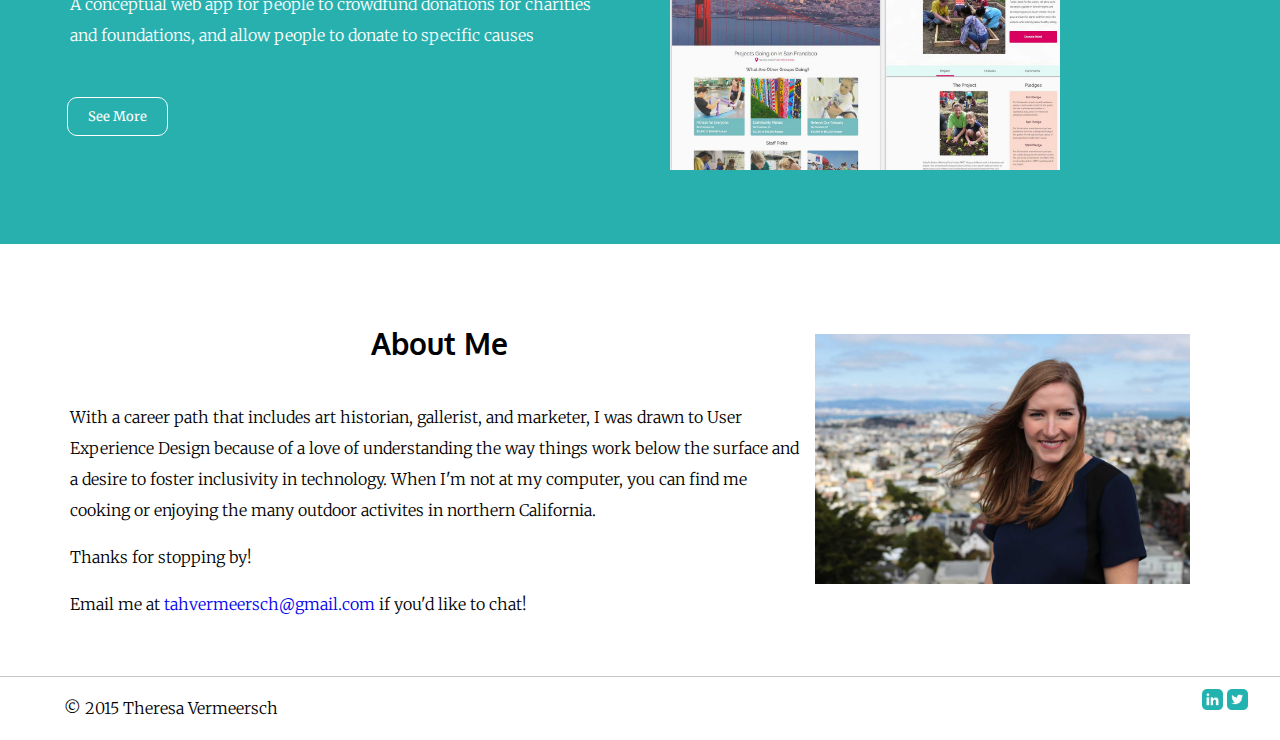
==== commit 310d0bc0: "Button Fix" ====
--- a/index.html
+++ b/index.html
@@ -16,9 +16,9 @@
   <!-- FONT
   –––––––––––––––––––––––––––––––––––––––––––––––––– -->
   
- <link href='http://fonts.googleapis.com/css?family=Raleway:300,500,700,800' rel='stylesheet' type='text/css'>
-<link href='http://fonts.googleapis.com/css?family=Merriweather:400,300' rel='stylesheet' type='text/css'>
-<link href='http://fonts.googleapis.com/css?family=Oxygen:400,300' rel='stylesheet' type='text/css'>
+ <link href='https://fonts.googleapis.com/css?family=Raleway:300,500,700,800' rel='stylesheet' type='text/css'>
+<link href='https://fonts.googleapis.com/css?family=Merriweather:400,300' rel='stylesheet' type='text/css'>
+<link href='https://fonts.googleapis.com/css?family=Oxygen:400,300' rel='stylesheet' type='text/css'>
 
   <!-- CSS
   ––––––––––––––––––––––––––––––––––––––––––––––––––
@@ -44,7 +44,11 @@
         <h2>Jott.ly</h2>
         <h3>Responsive Website</h3>
         <p class="cover"> A concept marketing page made to promote a collaborative writing tool developed to help team members working remotely</p>
-        <button class="btn"><a class="home" href="jottly.html">See More</a></button>
+        <a class="home" href="jottly.html">
+          <button class="btn">
+            See More
+          </button>
+        </a>
       </div>
     </div>     
   </div>
@@ -55,7 +59,11 @@
         <h2>Paycrave</h2>
         <h3>iOS Application</h3>
         <p class="cover"> Design for an iOS mobile application that allows users to find nearby food trucks, view a menu, select items for purchase, and checkout</p>
-        <button class="btn"><a class="home" href="paycrave.html">See More</a></button>
+        <a class="home" href="paycrave.html">
+          <button class="btn">
+            See More
+          </button>
+        </a>
       </div>
 
       <div class="grid__item one--one-half">
@@ -74,7 +82,11 @@
         <h2>Patrick Hill Portfolio Website</h2>
         <h3>Responsive website</h3>
         <p class="cover">A responsive website used to showcase the photography portfolio of Patrick Hill</p>
-        <button class="btn"><a class="home" href="pportfolio.html">See More<a/></button>
+        <a class="home" href="pportfolio.html">
+          <button class="btn">
+            See More
+          </button>
+        </a>
       </div>
     </div>  
   </div>
@@ -85,7 +97,11 @@
         <h2>JumpStart</h2>
         <h3>Web Application</h3>
         <p class="cover">A conceptual web app for people to crowdfund donations for charities and foundations, and allow people to donate to specific causes</p>
-        <button class="btn"><a class="home" href="jumpstart.html">See More<a/></button>
+        <a class="home" href="jumpstart.html">
+          <button class="btn">
+            See More
+          </button>
+        </a>
       </div>
 
       <div class="grid__item one--one-half">
--- a/scss/styles.css
+++ b/scss/styles.css
@@ -1443,7 +1443,6 @@
 
 .teaser {
   width: 450px;
-  height: 100%;
   padding: 30px; }
 
 .surf {
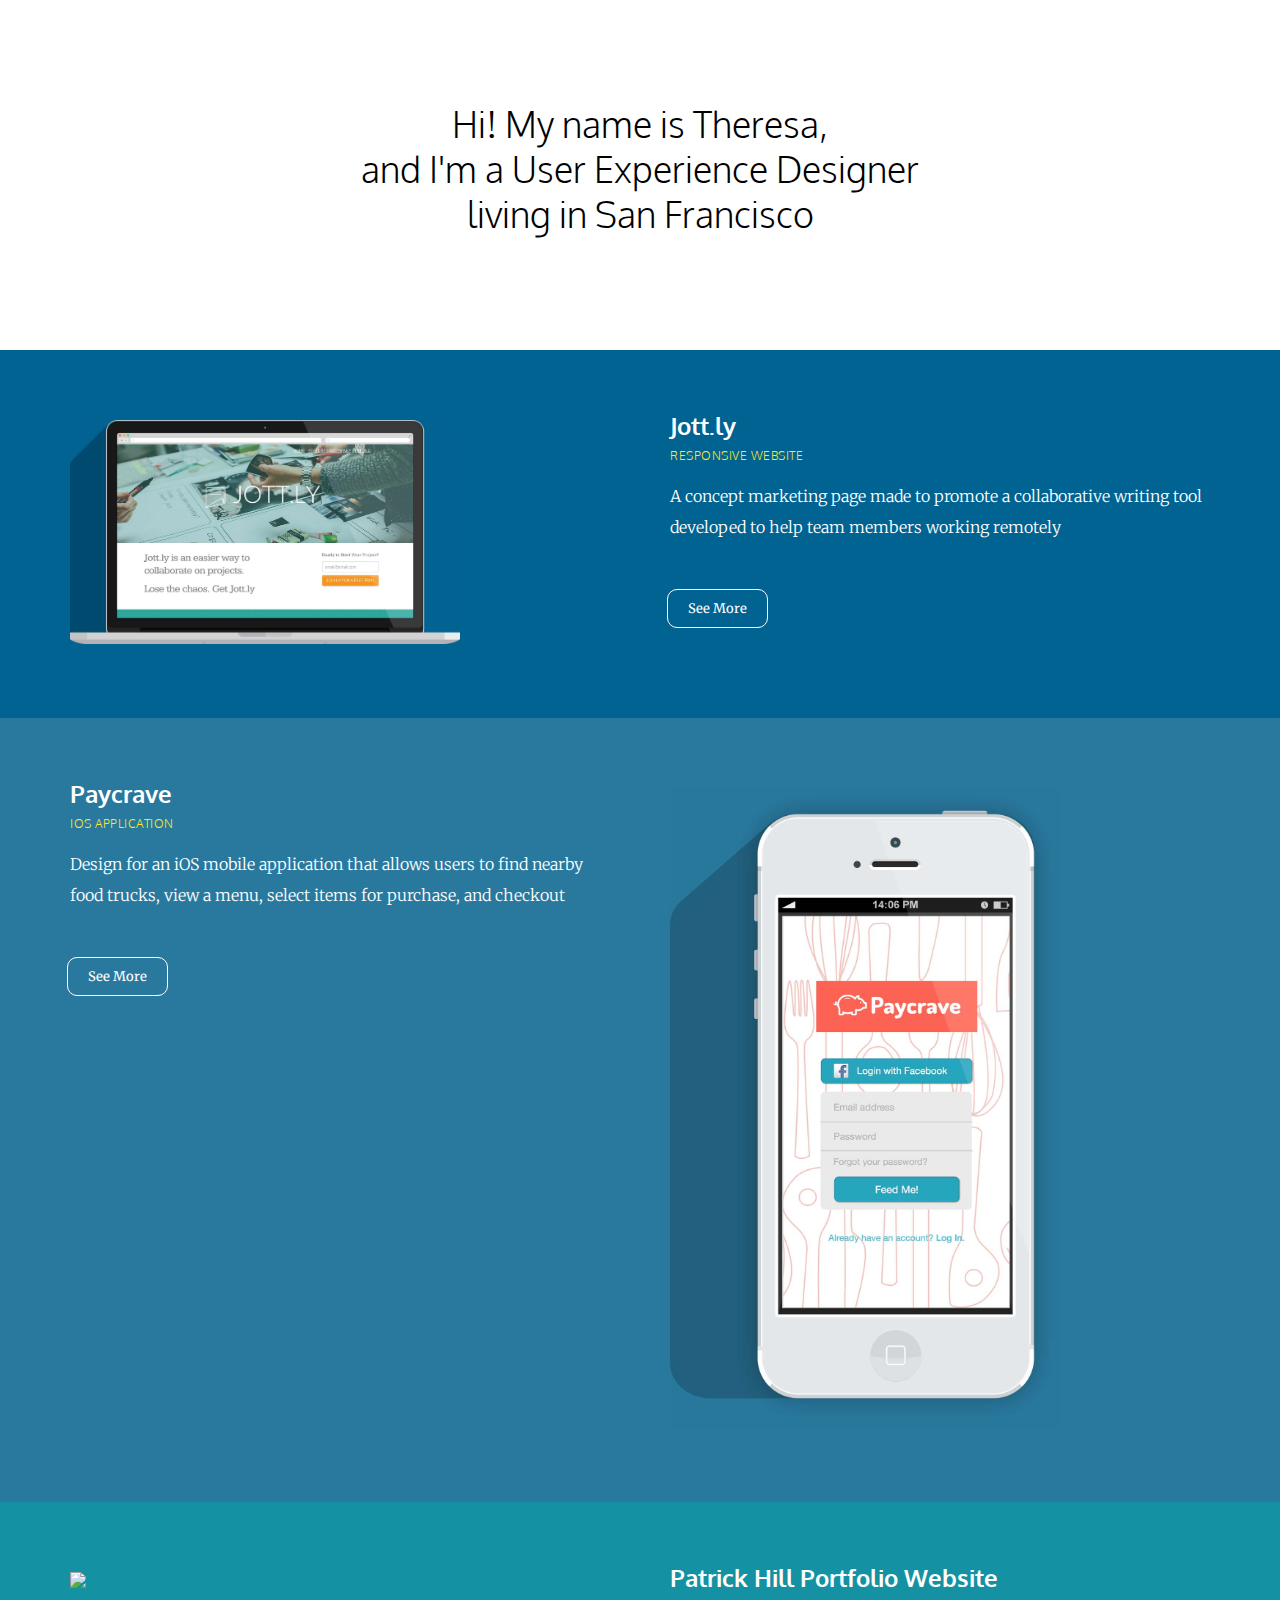
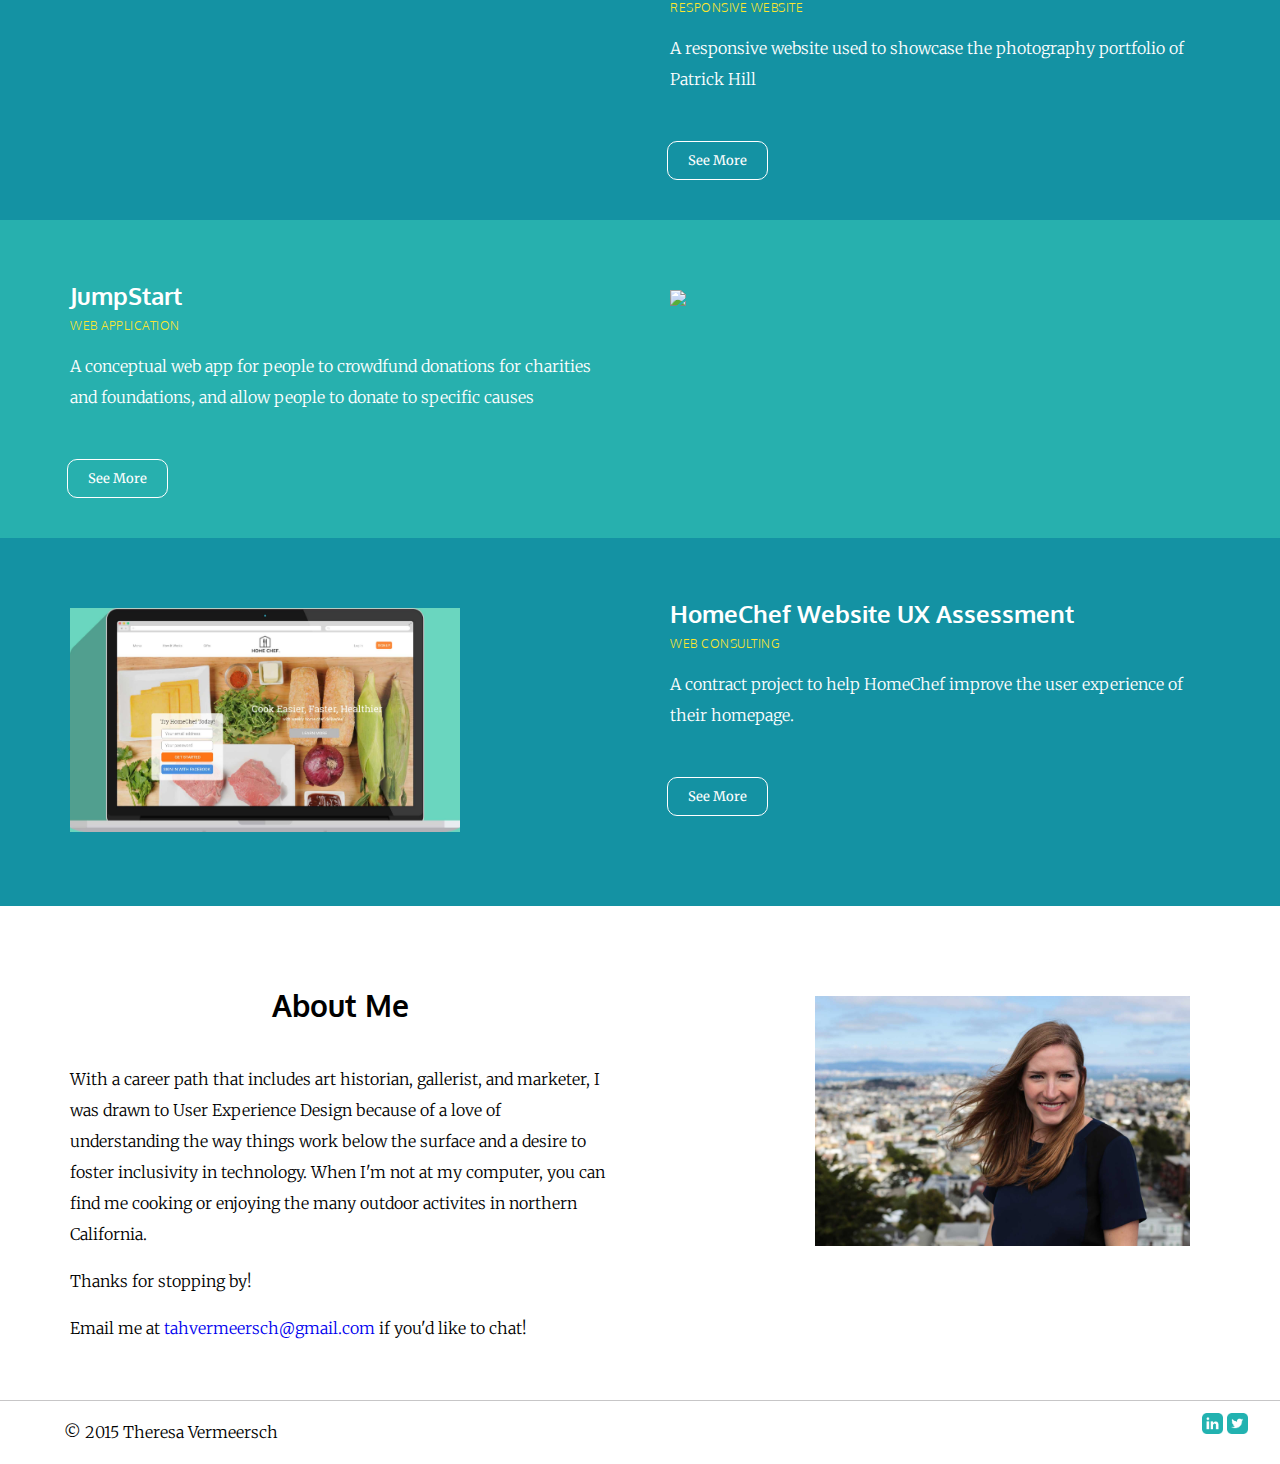
==== commit 9d0553f3: "Website Image updates" ====
--- a/index.html
+++ b/index.html
@@ -36,7 +36,7 @@
   <div class="background2">
     <div class="grid grid--full"> 
       <div class="grid__item one--one-half"> 
-          <img class="teaser" src="Images/JottlyTeaser.jpg">
+          <img class="teaser" src="Images/JottlyTeaser4.jpg">
       </div>
 
       <div class="grid__item one--one-half">
@@ -67,7 +67,7 @@
       </div>
 
       <div class="grid__item one--one-half">
-        <img class="teaser" src="Images/Paycraveteaser.png">
+        <img class="teaser" src="Images/PaycraveTeaser5.jpg">
       </div>
     </div>
   </div>
@@ -75,7 +75,7 @@
   <div class="background4">
     <div class="grid grid--full">
       <div class="grid__item one--one-half">
-        <img class="teaser" src="Images/PHillteaser.png">
+        <img class="teaser" src="Images/PHillteaser3.jpg">
       </div>
 
       <div class="grid__item one--one-half">
@@ -105,13 +105,32 @@
       </div>
 
       <div class="grid__item one--one-half">
-        <img class="teaser" src="Images/JumpstartTeaser.jpg">
+        <img class="teaser" src="Images/JumpstartTeaser3.jpg">
       </div>
     </div>
   </div>
 
+  <div class="background4">
+    <div class="grid grid--full">
+      <div class="grid__item one--one-half">
+        <img class="teaser" src="Images/HomeChefTeaser.jpg">
+      </div>
+
+      <div class="grid__item one--one-half">
+        <h2>HomeChef Website UX Assessment</h2>
+        <h3>Web Consulting</h3>
+        <p class="cover">A contract project to help HomeChef improve the user experience of their homepage.</p>
+        <a class="home" href="pportfolio.html">
+          <button class="btn">
+            See More
+          </button>
+        </a>
+      </div>
+    </div>  
+  </div>
+
     <div class="ombre grid grid--full">
-      <div class="grid__item one--two-thirds">
+      <div class="grid__item one--one-half">
         <a name="aboutme"></a>
         <h4>About Me</h4>
         <p> With a career path that includes art historian, gallerist, and marketer, I was drawn to User Experience Design because of a love of understanding the way things work below the surface and a desire to foster inclusivity in technology. When I'm not at my computer, you can find me cooking or enjoying the many outdoor activites in northern California.</p>
@@ -119,7 +138,7 @@
         <p>Email me at <a href="mailto:tahill11@gmail.com">tahvermeersch@gmail.com</a> if you'd like to chat!</p>
       </div>
 
-      <div class="grid__item one--one-third">
+      <div class="grid__item one--one-half">
         <img class="profile2" src="Images/theresa.jpg">
       </div>
     </div>
--- a/scss/styles.css
+++ b/scss/styles.css
@@ -1322,8 +1322,7 @@
   font-size: 36px;
   color: black;
   font-weight: 300;
-  text-align: center;
-  padding-top: 8%; }
+  text-align: center; }
 
 h2 {
   font-family: 'Oxygen', sans-serif;
@@ -1410,7 +1409,10 @@
 .background1 {
   background-size: cover;
   height: 350px;
-  position: relative; }
+  display: block;
+  margin-left: auto;
+  margin-right: auto;
+  padding-top: 6%; }
 
 .background2 {
   background-color: #006391;
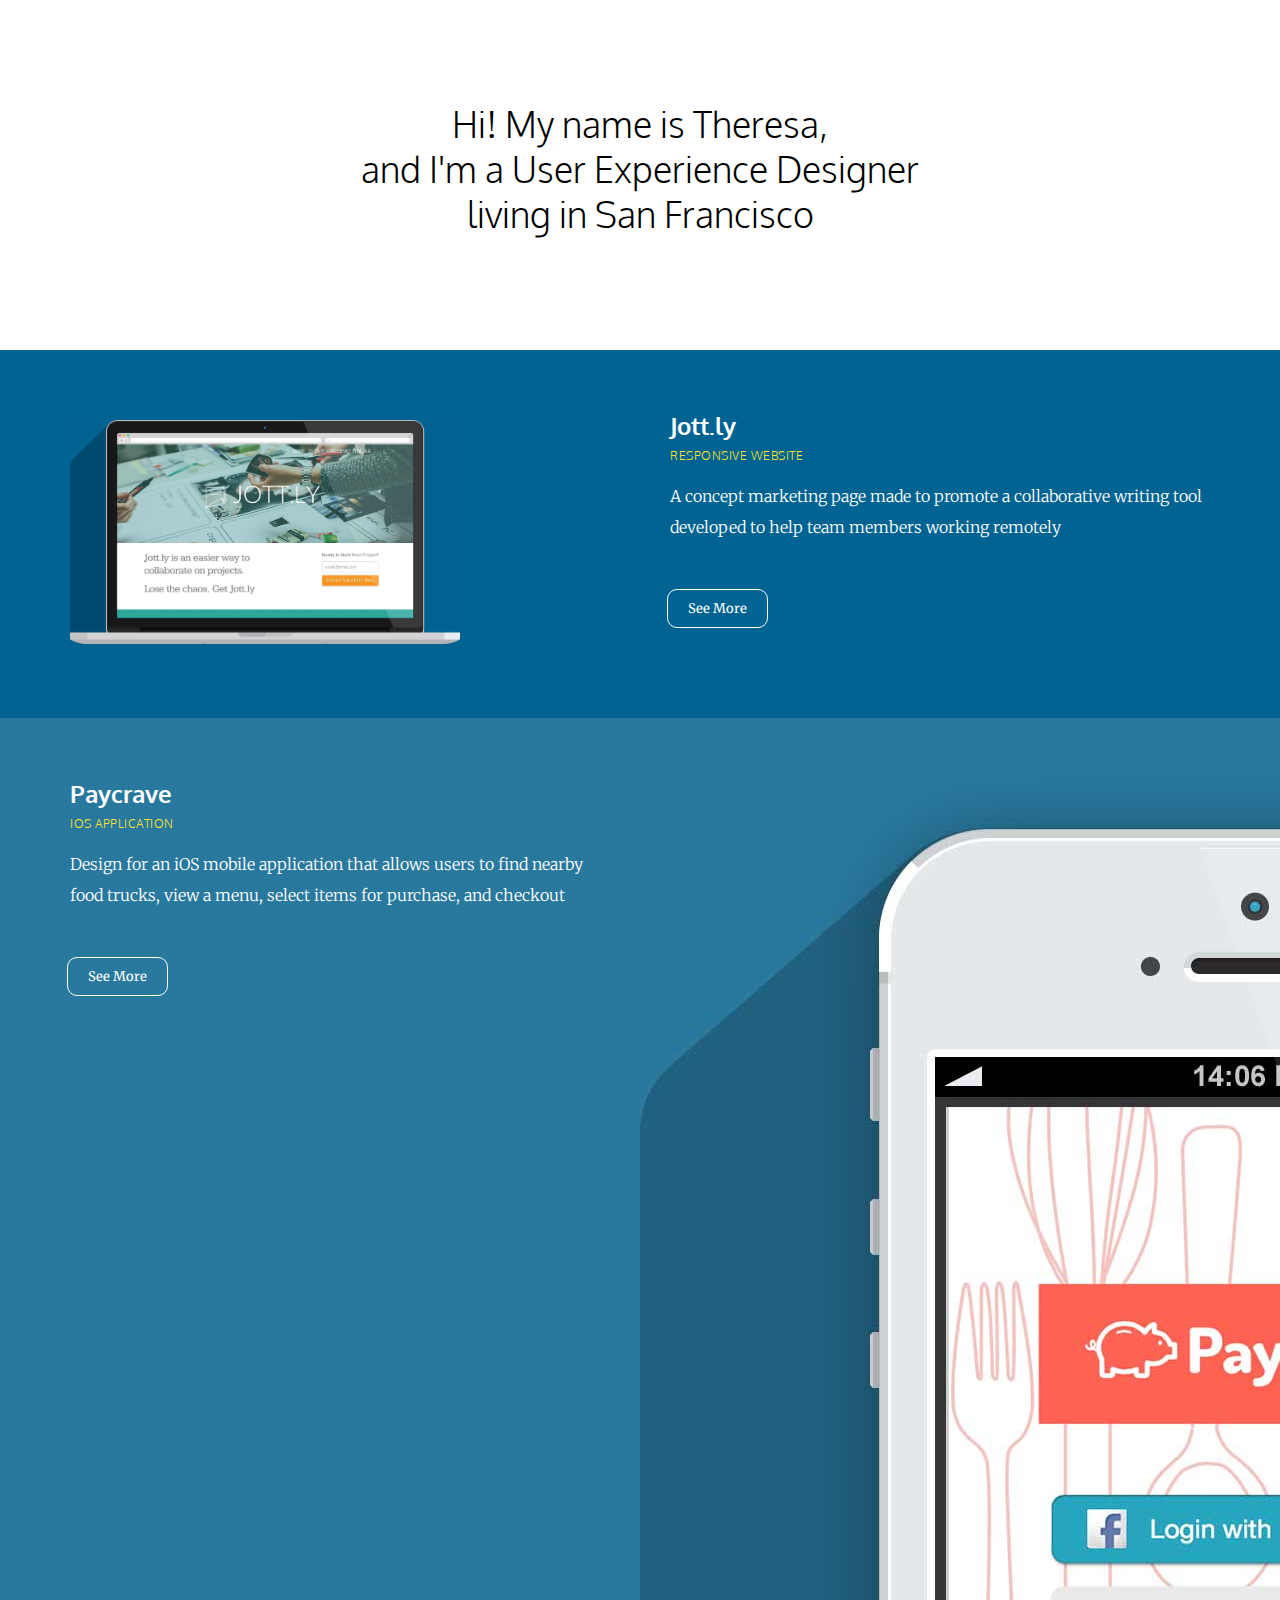
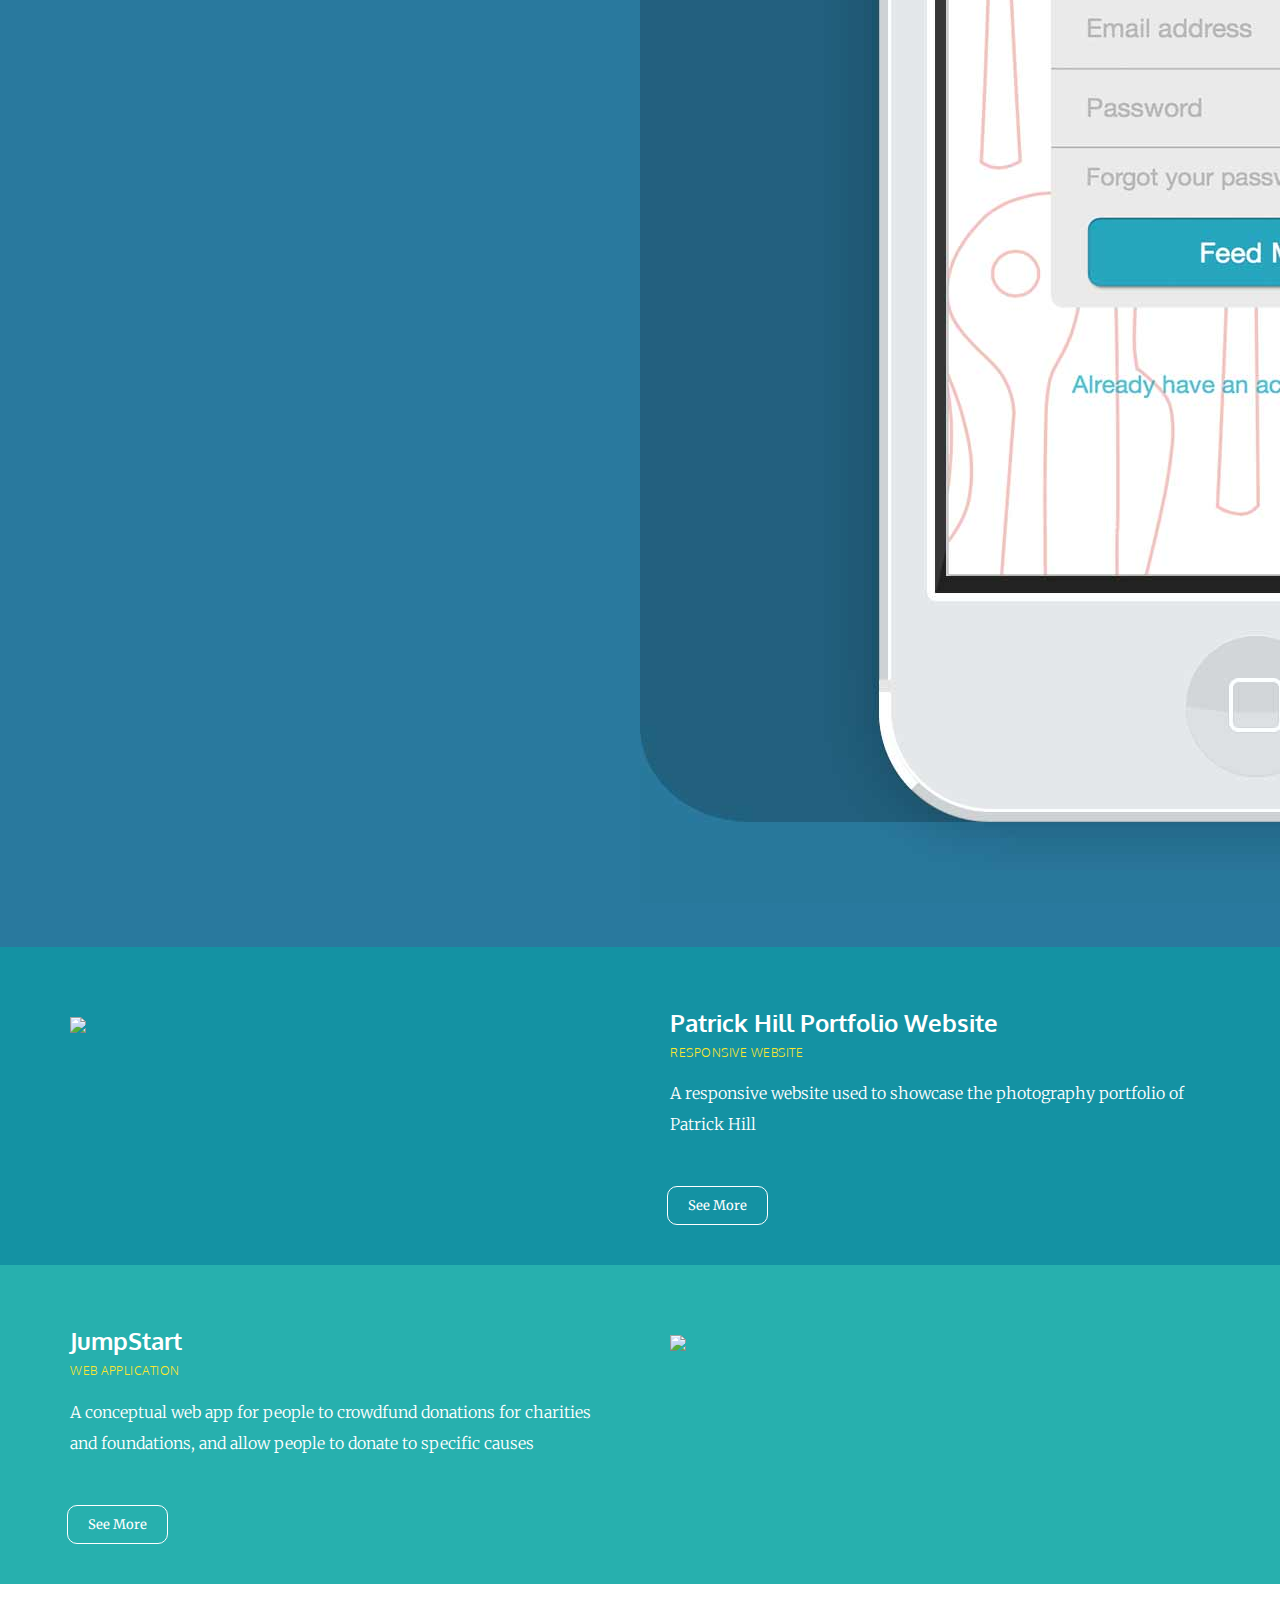
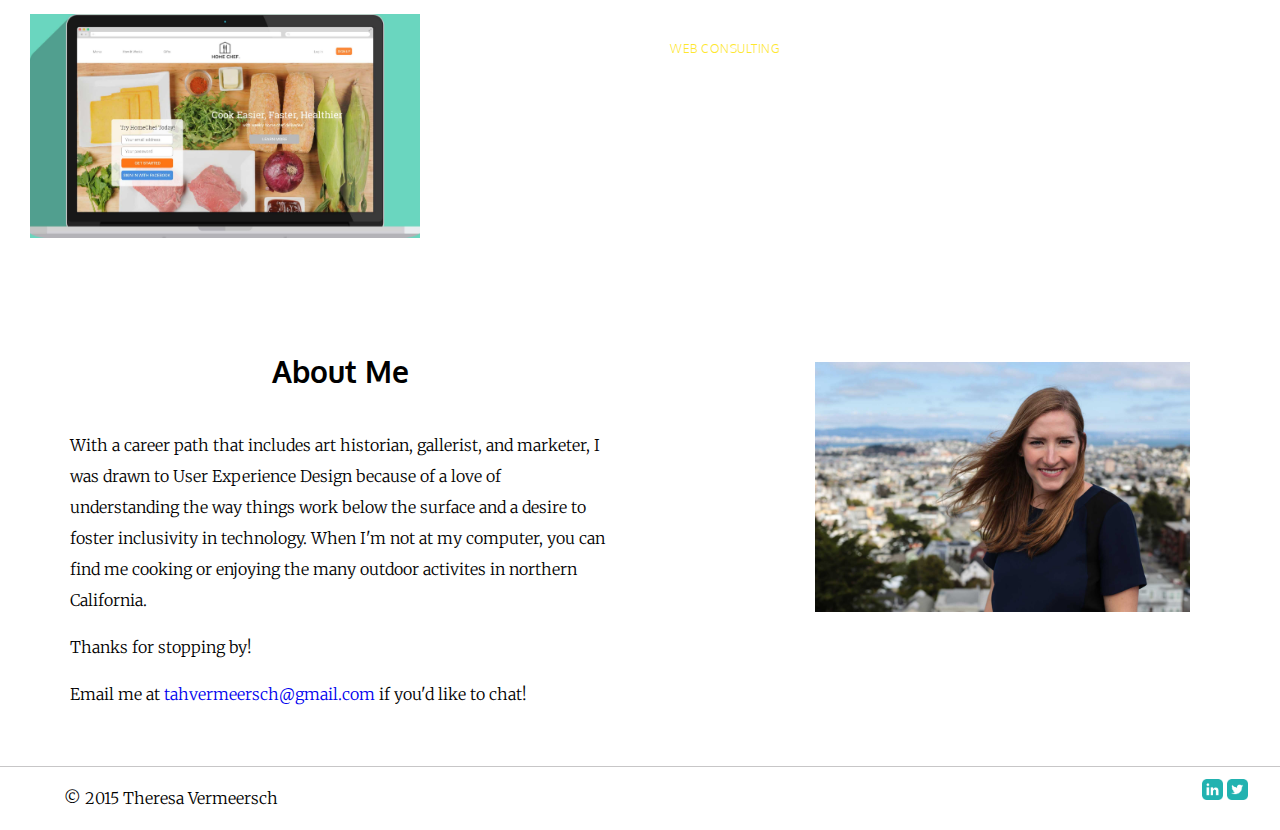
==== commit c5f584e8: "Homepage Image and Styles Update" ====
--- a/index.html
+++ b/index.html
@@ -67,7 +67,7 @@
       </div>
 
       <div class="grid__item one--one-half">
-        <img class="teaser" src="Images/PaycraveTeaser5.jpg">
+        <img class="teaser2" src="Images/PaycraveTeaser5.jpg">
       </div>
     </div>
   </div>
@@ -110,7 +110,7 @@
     </div>
   </div>
 
-  <div class="background4">
+  <div class="background6">
     <div class="grid grid--full">
       <div class="grid__item one--one-half">
         <img class="teaser" src="Images/HomeChefTeaser.jpg">
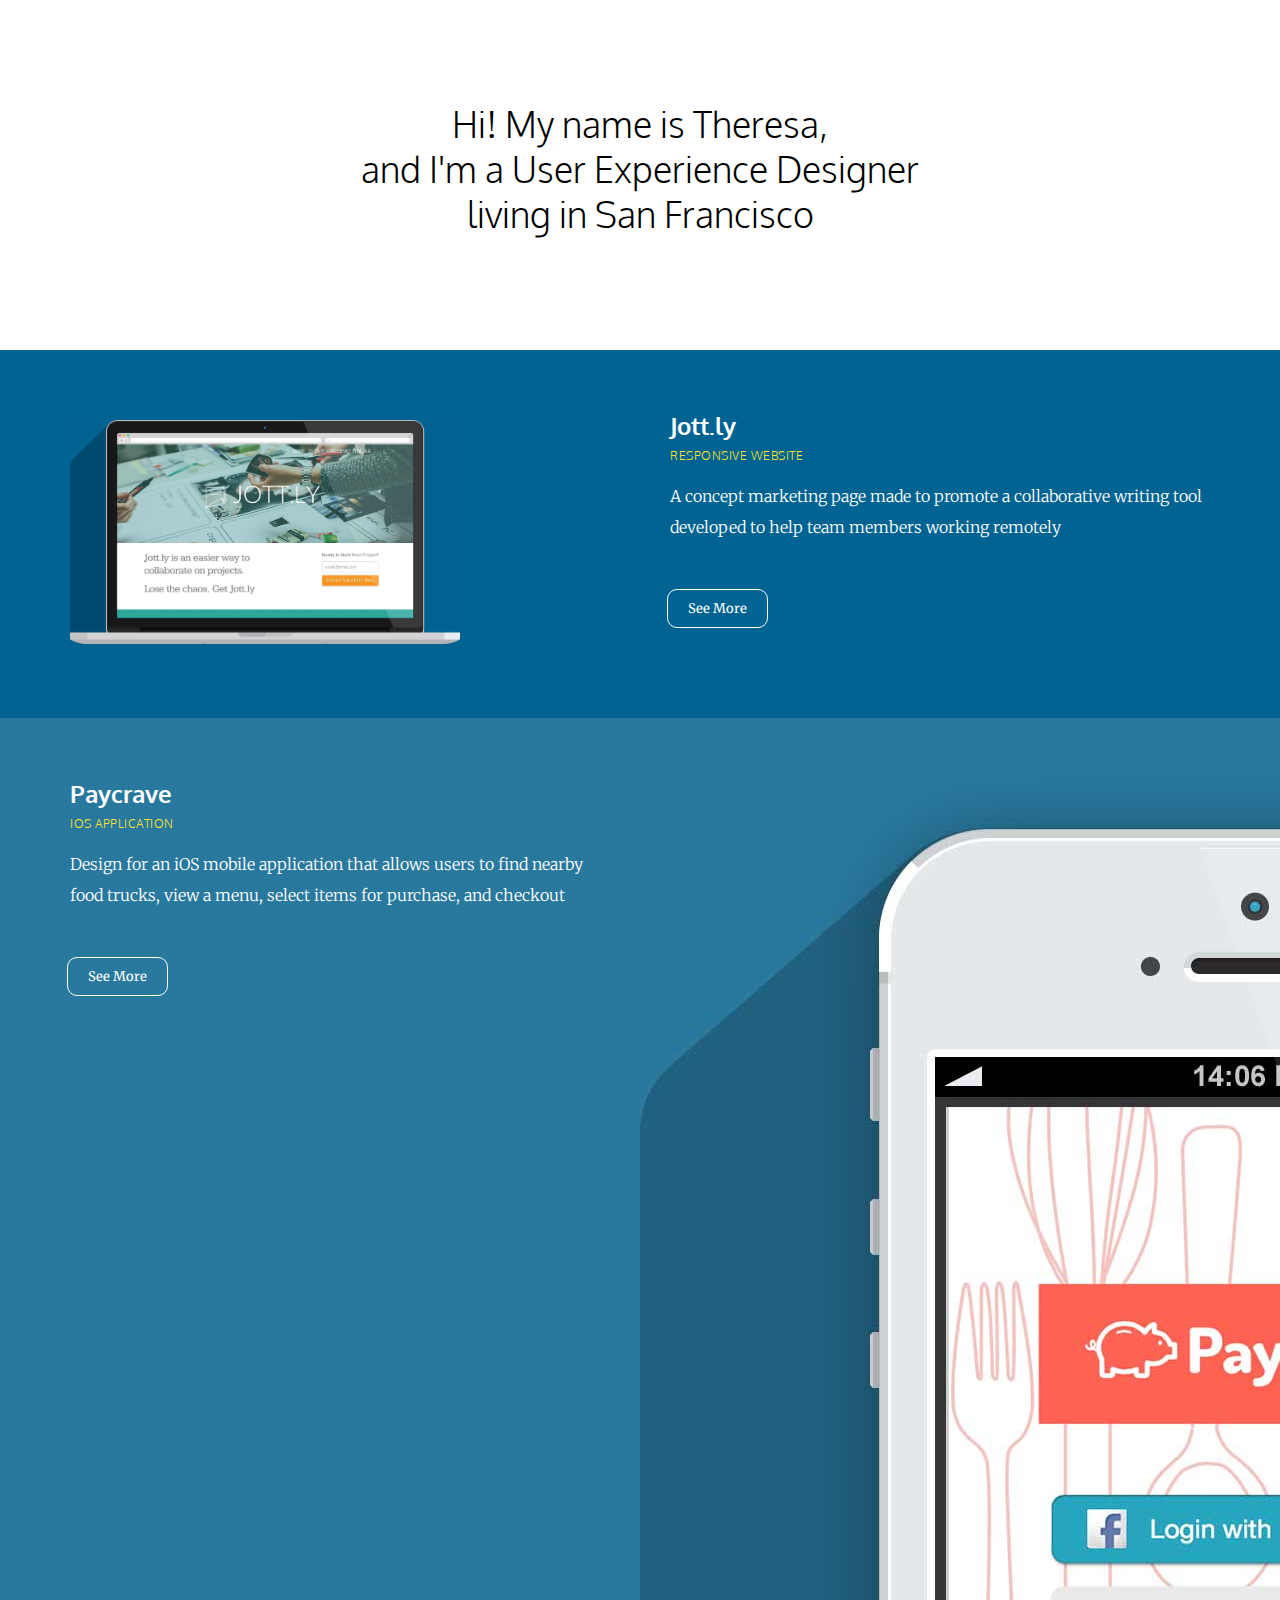
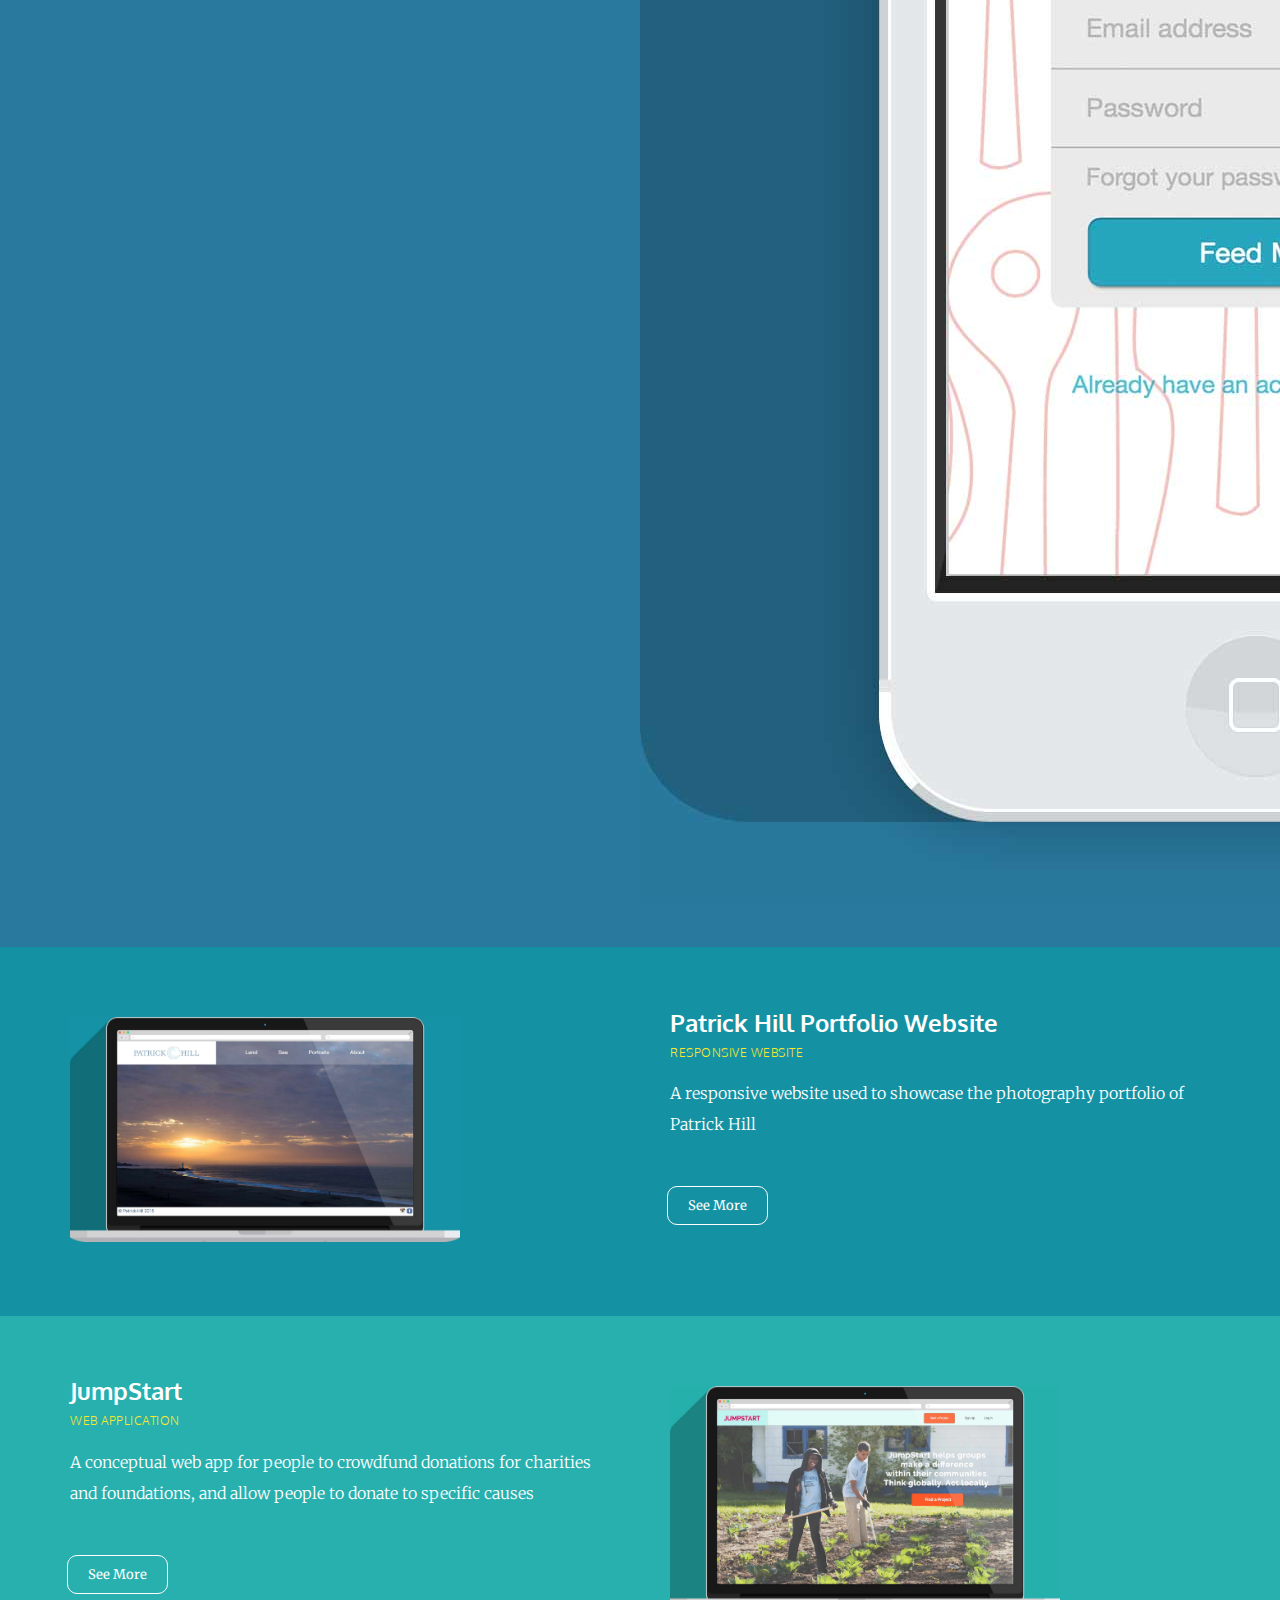
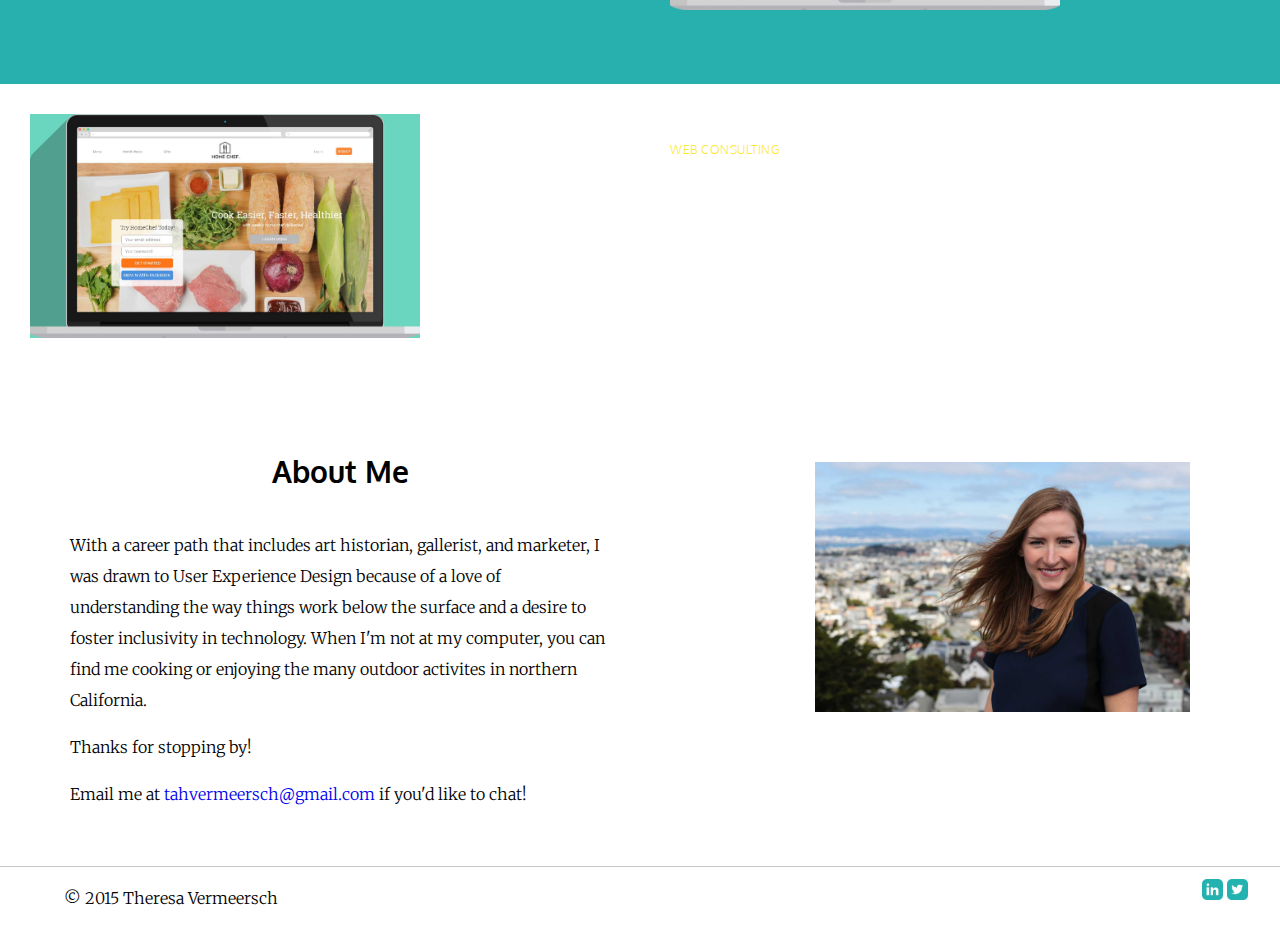
==== commit 38d39904: "Image Name fixes" ====
--- a/index.html
+++ b/index.html
@@ -75,7 +75,7 @@
   <div class="background4">
     <div class="grid grid--full">
       <div class="grid__item one--one-half">
-        <img class="teaser" src="Images/PHillteaser3.jpg">
+        <img class="teaser" src="Images/PHillTeaser3.jpg">
       </div>
 
       <div class="grid__item one--one-half">
@@ -105,7 +105,7 @@
       </div>
 
       <div class="grid__item one--one-half">
-        <img class="teaser" src="Images/JumpstartTeaser3.jpg">
+        <img class="teaser" src="Images/JumpStartTeaser3.jpg">
       </div>
     </div>
   </div>
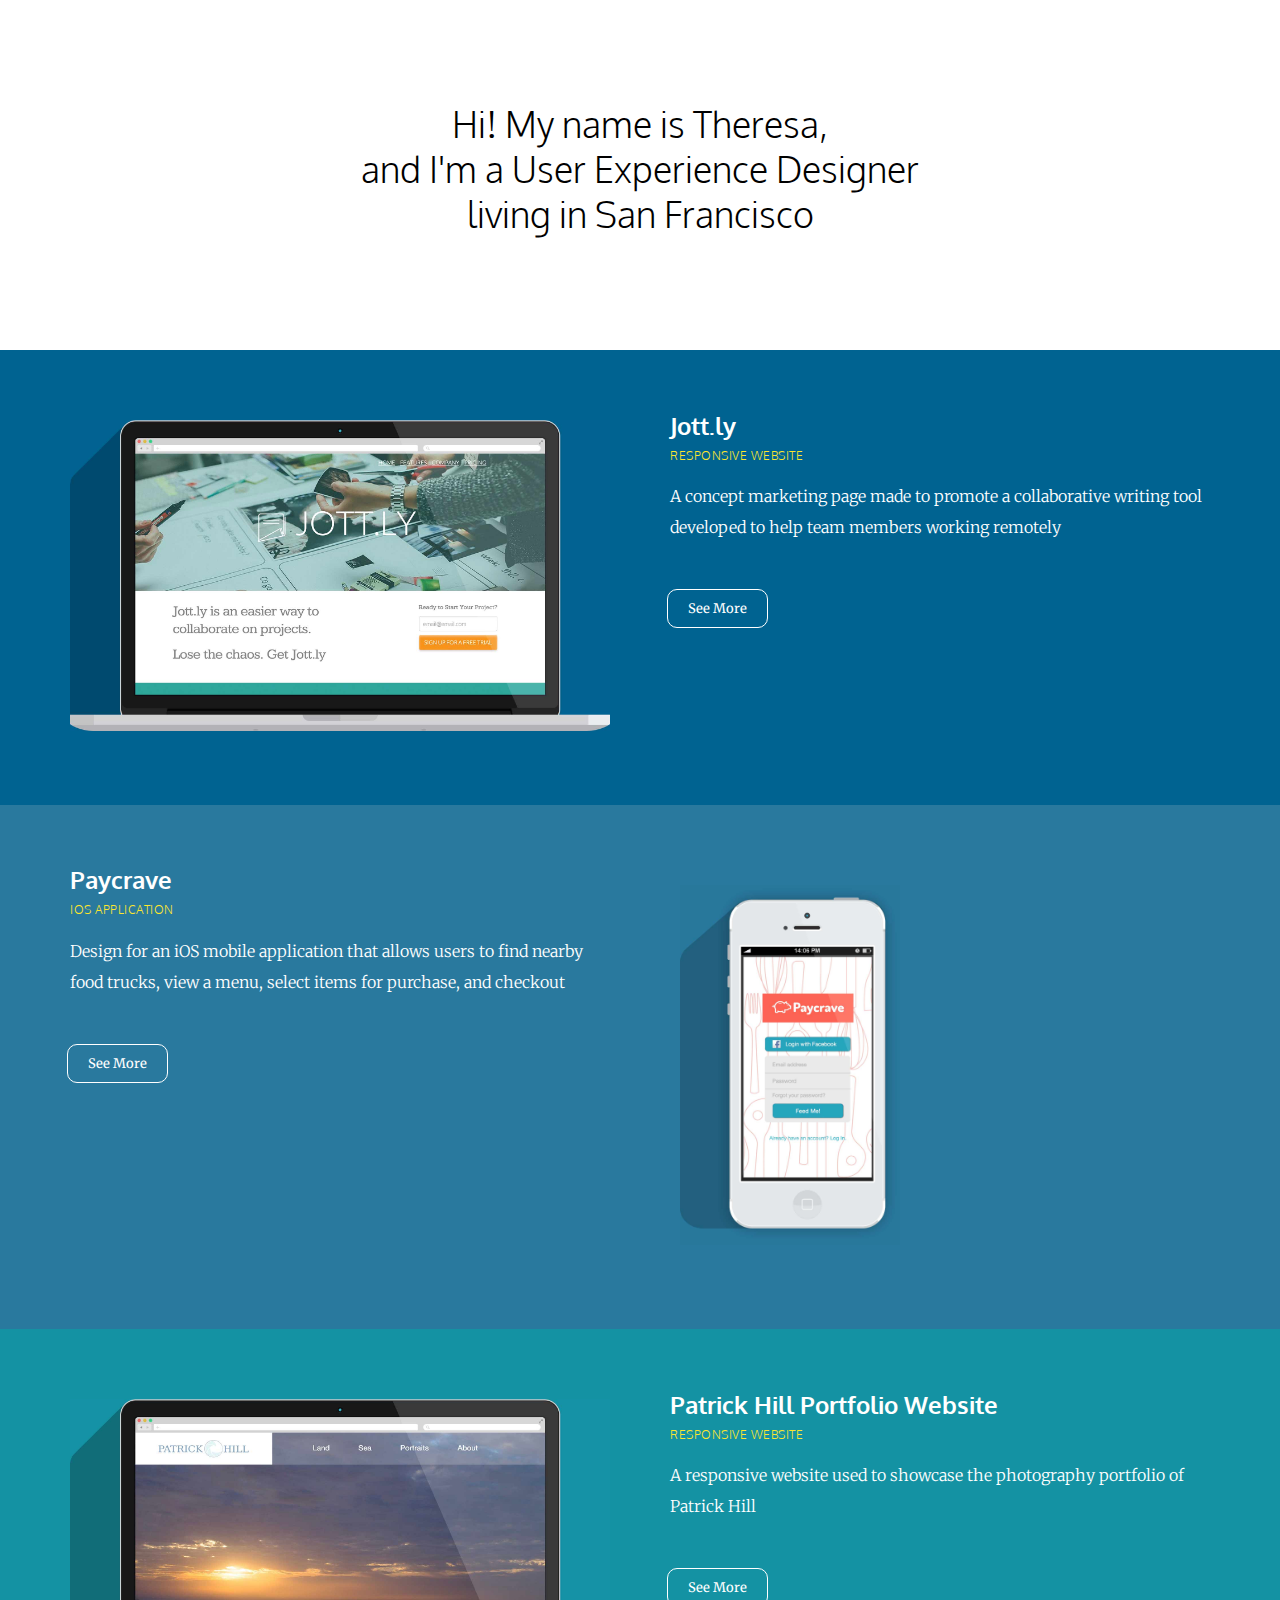
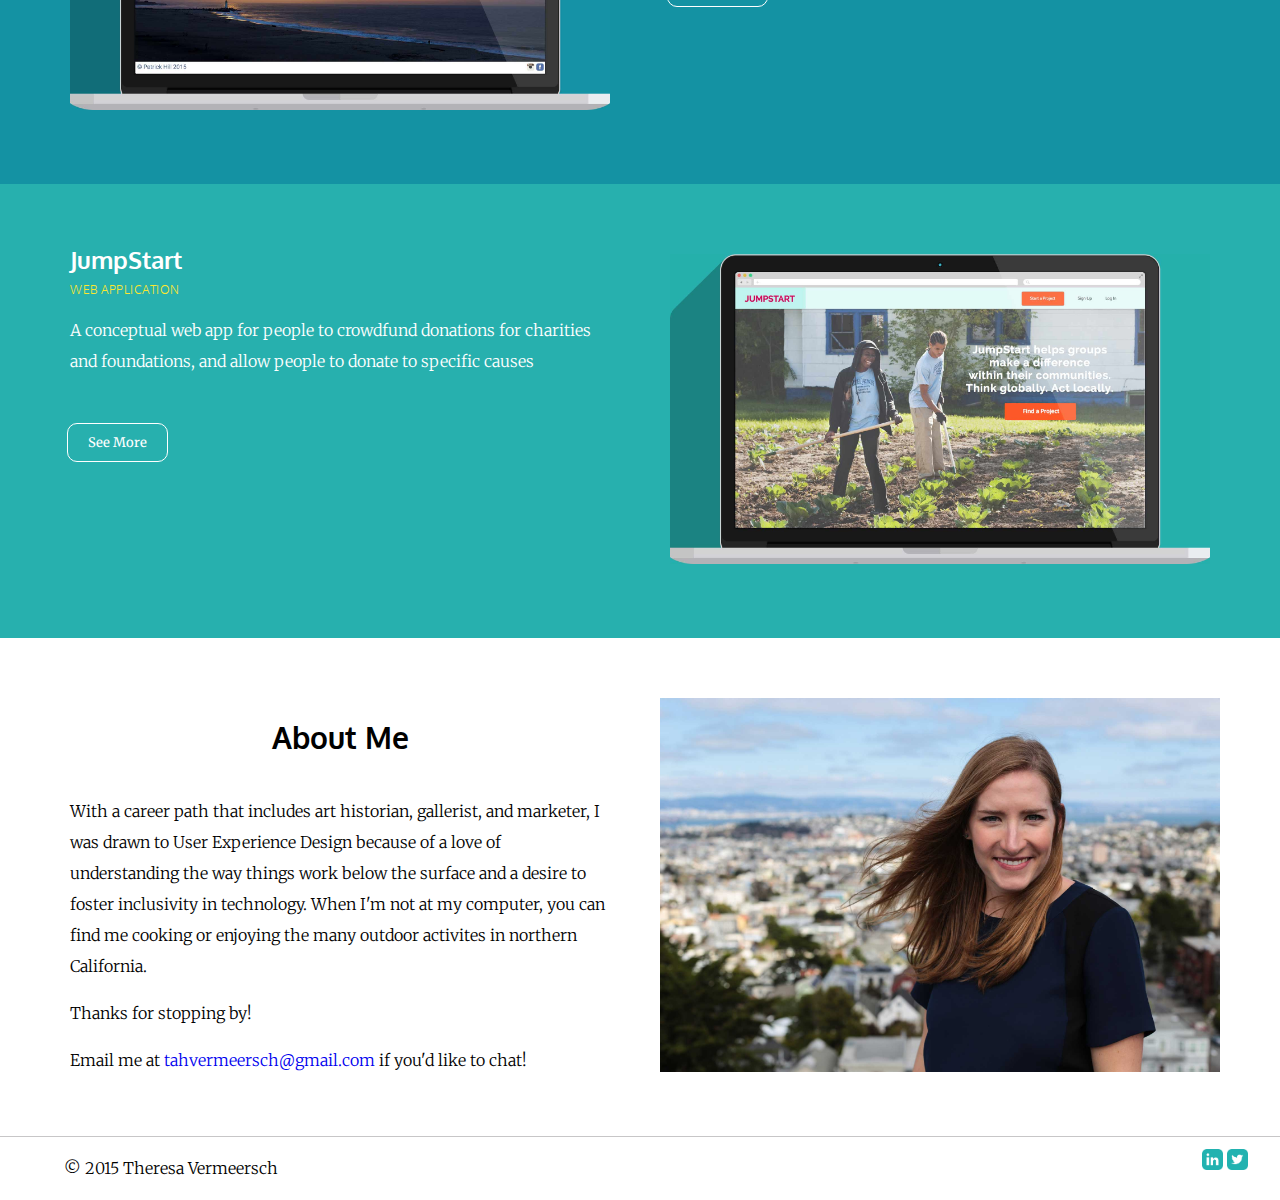
==== commit a16658d2: "Remove HomeChef" ====
--- a/index.html
+++ b/index.html
@@ -55,6 +55,7 @@
 
   <div class="background3">
     <div class="grid grid--full">
+    
       <div class="grid__item one--one-half">
         <h2>Paycrave</h2>
         <h3>iOS Application</h3>
@@ -69,6 +70,7 @@
       <div class="grid__item one--one-half">
         <img class="teaser2" src="Images/PaycraveTeaser5.jpg">
       </div>
+
     </div>
   </div>
 
@@ -93,6 +95,7 @@
 
   <div class="background5">
     <div class="grid grid--full">
+      
       <div class="grid__item one--one-half">
         <h2>JumpStart</h2>
         <h3>Web Application</h3>
@@ -107,26 +110,8 @@
       <div class="grid__item one--one-half">
         <img class="teaser" src="Images/JumpStartTeaser3.jpg">
       </div>
+
     </div>
-  </div>
-
-  <div class="background6">
-    <div class="grid grid--full">
-      <div class="grid__item one--one-half">
-        <img class="teaser" src="Images/HomeChefTeaser.jpg">
-      </div>
-
-      <div class="grid__item one--one-half">
-        <h2>HomeChef Website UX Assessment</h2>
-        <h3>Web Consulting</h3>
-        <p class="cover">A contract project to help HomeChef improve the user experience of their homepage.</p>
-        <a class="home" href="pportfolio.html">
-          <button class="btn">
-            See More
-          </button>
-        </a>
-      </div>
-    </div>  
   </div>
 
     <div class="ombre grid grid--full">
--- a/scss/styles.css
+++ b/scss/styles.css
@@ -1430,6 +1430,10 @@
   background-color: #27b0ae;
   padding: 40px; }
 
+.background6 {
+  background-color: #6ad6be;
+  padding: 40px; }
+
 /* Images */
 .profile1 {
   height: 150px;
@@ -1439,13 +1443,17 @@
   left: 140px; }
 
 .profile2 {
-  height: 250px;
-  float: right;
-  margin: 50px; }
+  width: 100%;
+  padding-top: 50px;
+  padding: 20px; }
 
 .teaser {
-  width: 450px;
+  width: 100%;
   padding: 30px; }
+
+.teaser2 {
+  width: 300px;
+  padding: 40px; }
 
 .surf {
   background-image: url("../Images/surf.jpg");
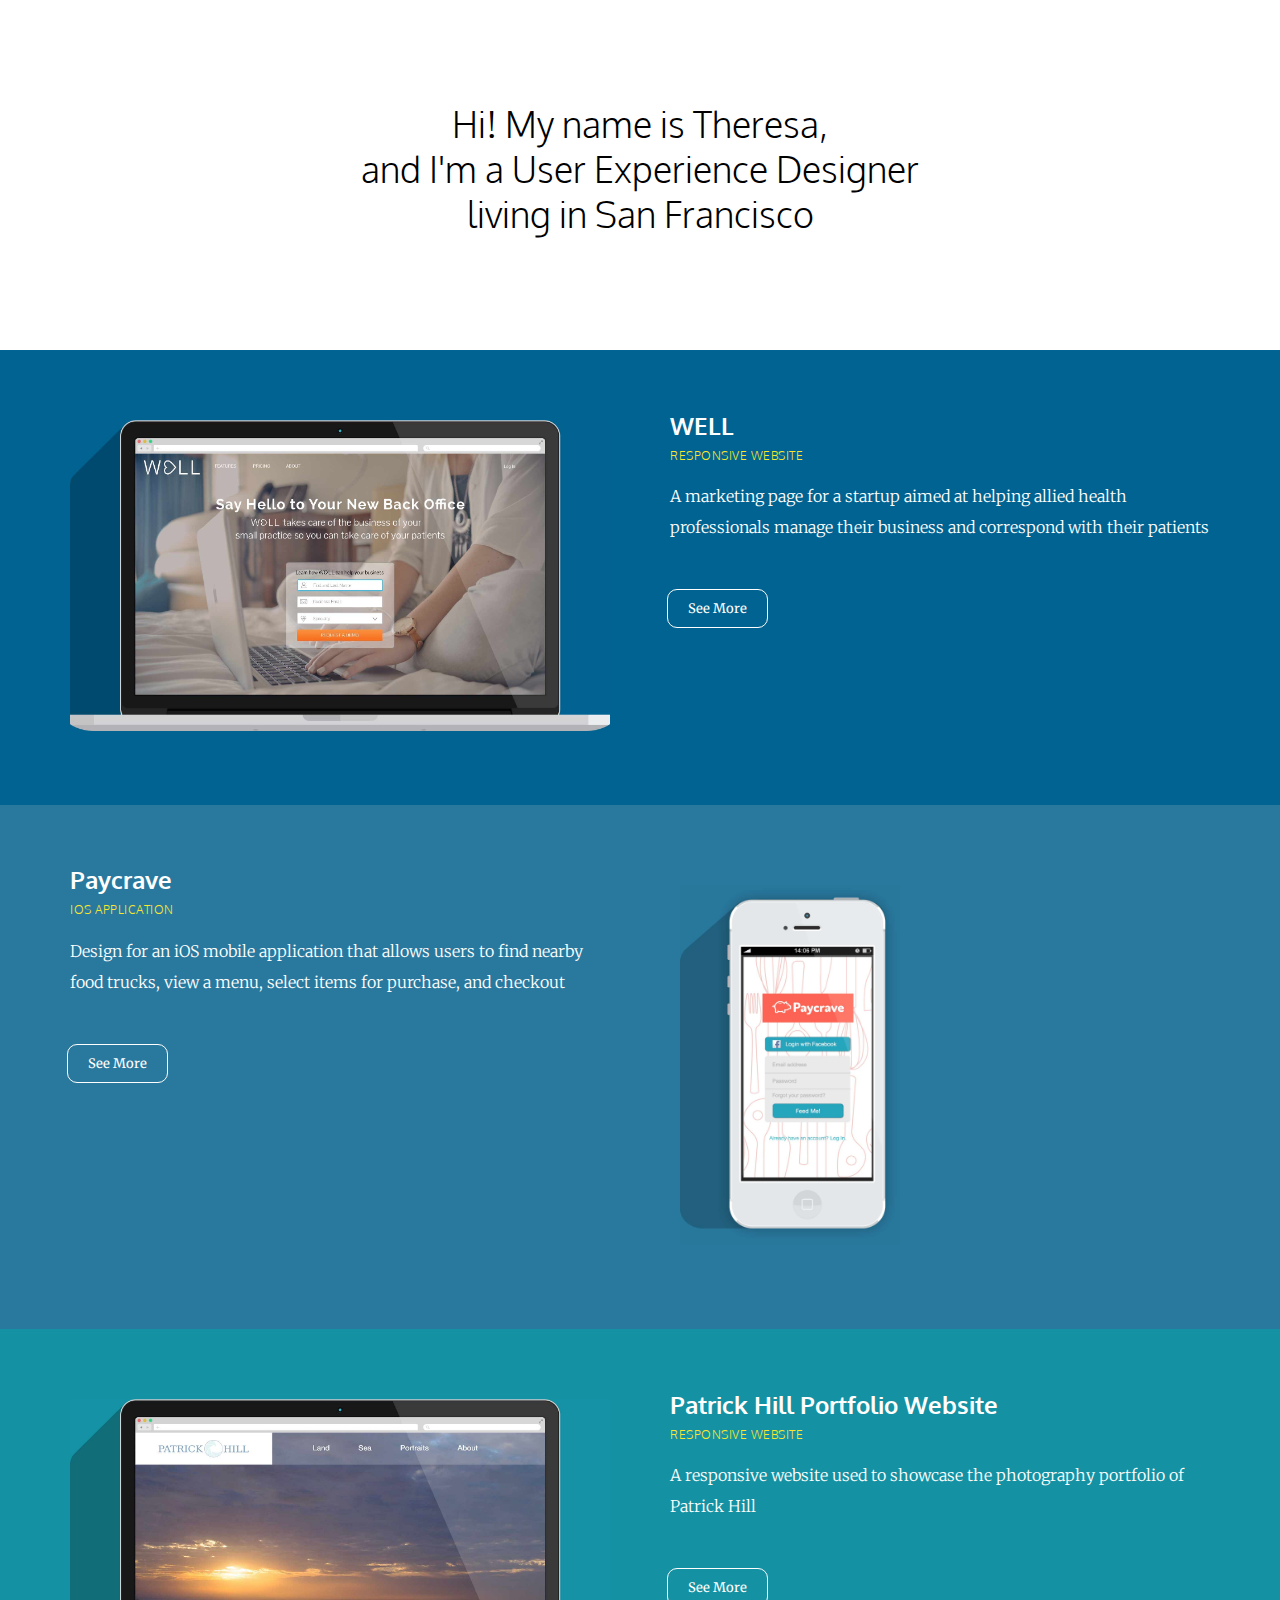
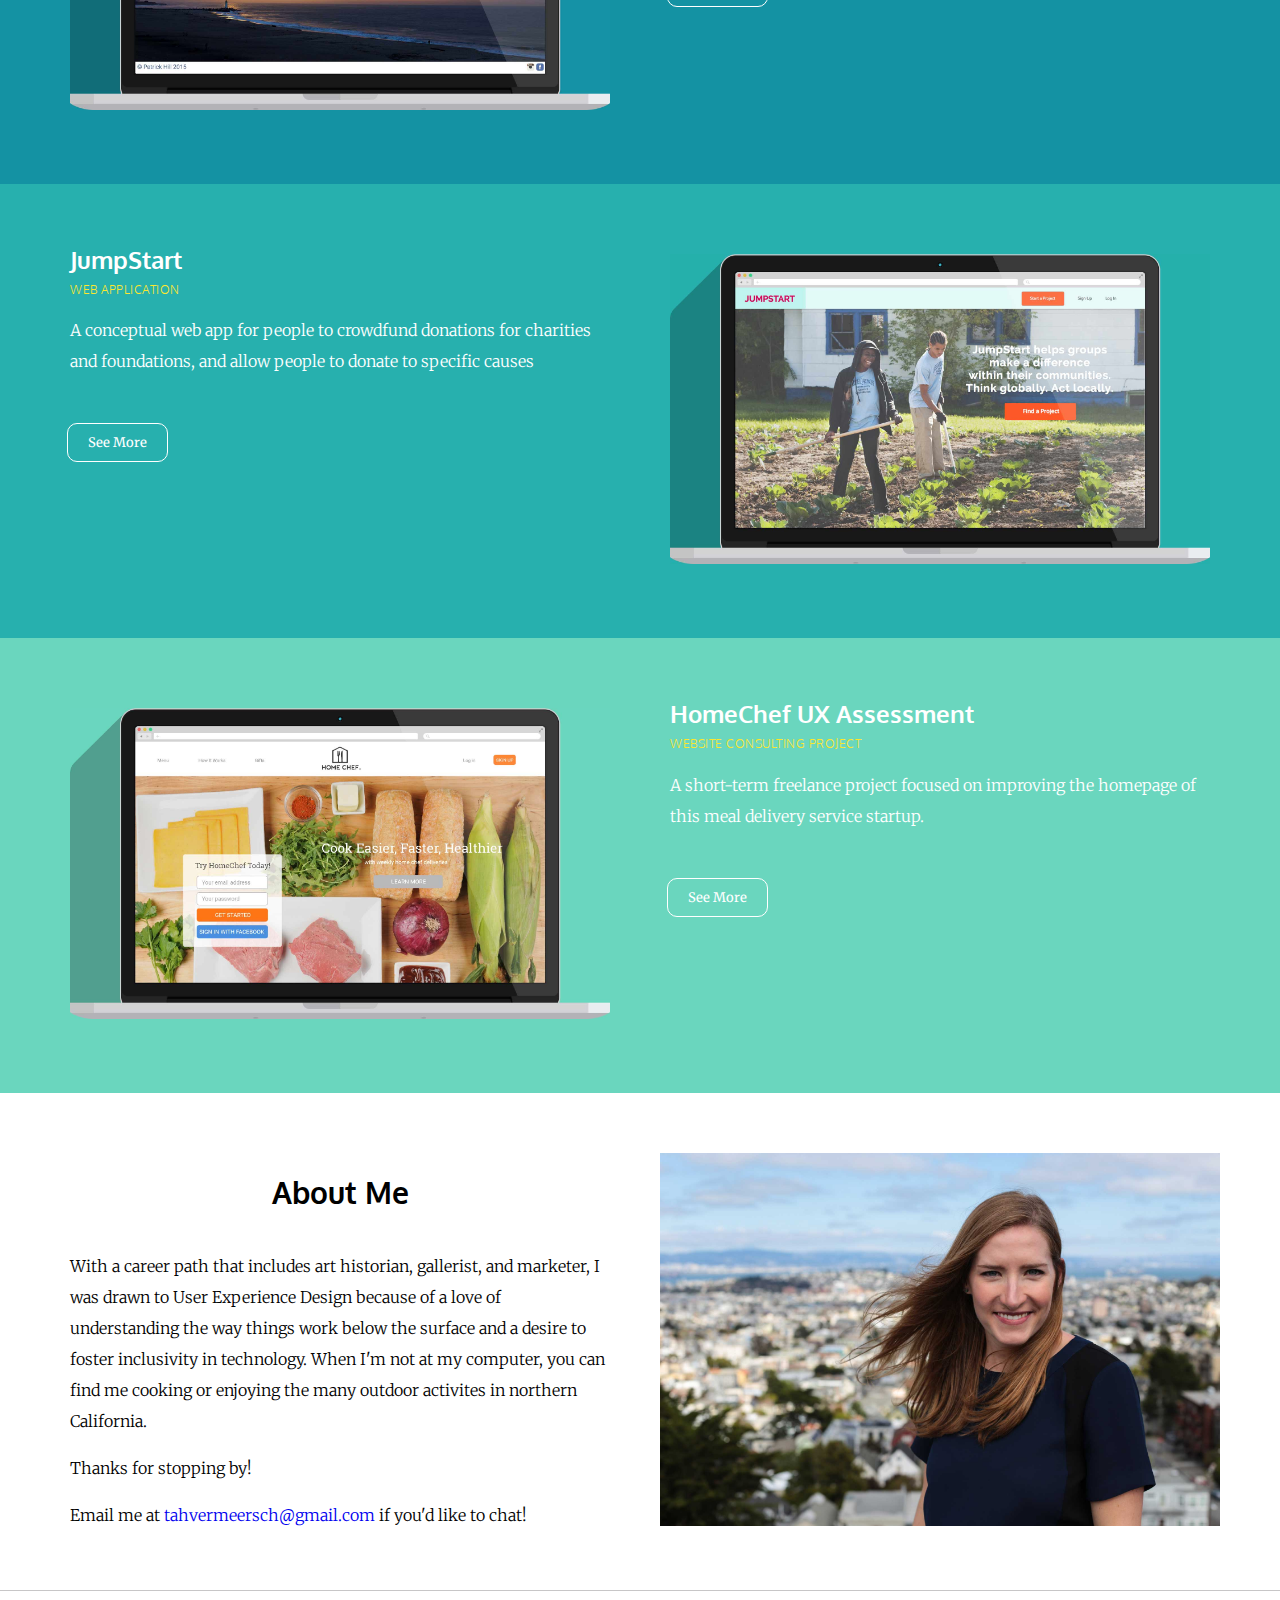
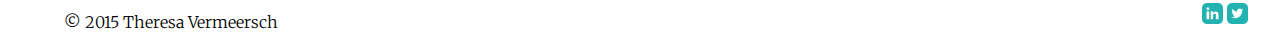
==== commit ec13fbf5: "HomePage updates and Well addition" ====
--- a/index.html
+++ b/index.html
@@ -36,15 +36,15 @@
   <div class="background2">
     <div class="grid grid--full"> 
       <div class="grid__item one--one-half"> 
-          <img class="teaser" src="Images/JottlyTeaser4.jpg">
+          <img class="teaser" src="Images/WELLTeaser.jpg">
       </div>
 
       <div class="grid__item one--one-half">
         <a name="work"></a>
-        <h2>Jott.ly</h2>
+        <h2>WELL</h2>
         <h3>Responsive Website</h3>
-        <p class="cover"> A concept marketing page made to promote a collaborative writing tool developed to help team members working remotely</p>
-        <a class="home" href="jottly.html">
+        <p class="cover"> A marketing page for a startup aimed at helping allied health professionals manage their business and correspond with their patients</p>
+        <a class="home" href="well.html">
           <button class="btn">
             See More
           </button>
@@ -114,6 +114,25 @@
     </div>
   </div>
 
+  <div class="background6">
+    <div class="grid grid--full">
+      <div class="grid__item one--one-half">
+        <img class="teaser" src="Images/HomeChefTeaser.jpg">
+      </div>
+
+      <div class="grid__item one--one-half">
+        <h2>HomeChef UX Assessment</h2>
+        <h3>Website Consulting Project</h3>
+        <p class="cover">A short-term freelance project focused on improving the homepage of this meal delivery service startup.</p>
+        <a class="home" href="homechef.html">
+          <button class="btn">
+            See More
+          </button>
+        </a>
+      </div>
+    </div>  
+  </div>
+
     <div class="ombre grid grid--full">
       <div class="grid__item one--one-half">
         <a name="aboutme"></a>
--- a/scss/styles.css
+++ b/scss/styles.css
@@ -1479,9 +1479,20 @@
   height: 450px;
   background-position: center; }
 
+.homechef {
+  background-image: url("../Images/HomeChefBackground.jpg");
+  background-size: cover;
+  height: 450px;
+  background-position: center; }
+
+.well {
+  background-image: url("../Images/well.jpg");
+  background-size: cover;
+  height: 450px;
+  background-position: center; }
+
 .show {
-  width: 100%;
-  margin: 10px; }
+  width: 100%; }
 
 .footer {
   padding-left: 10px;
